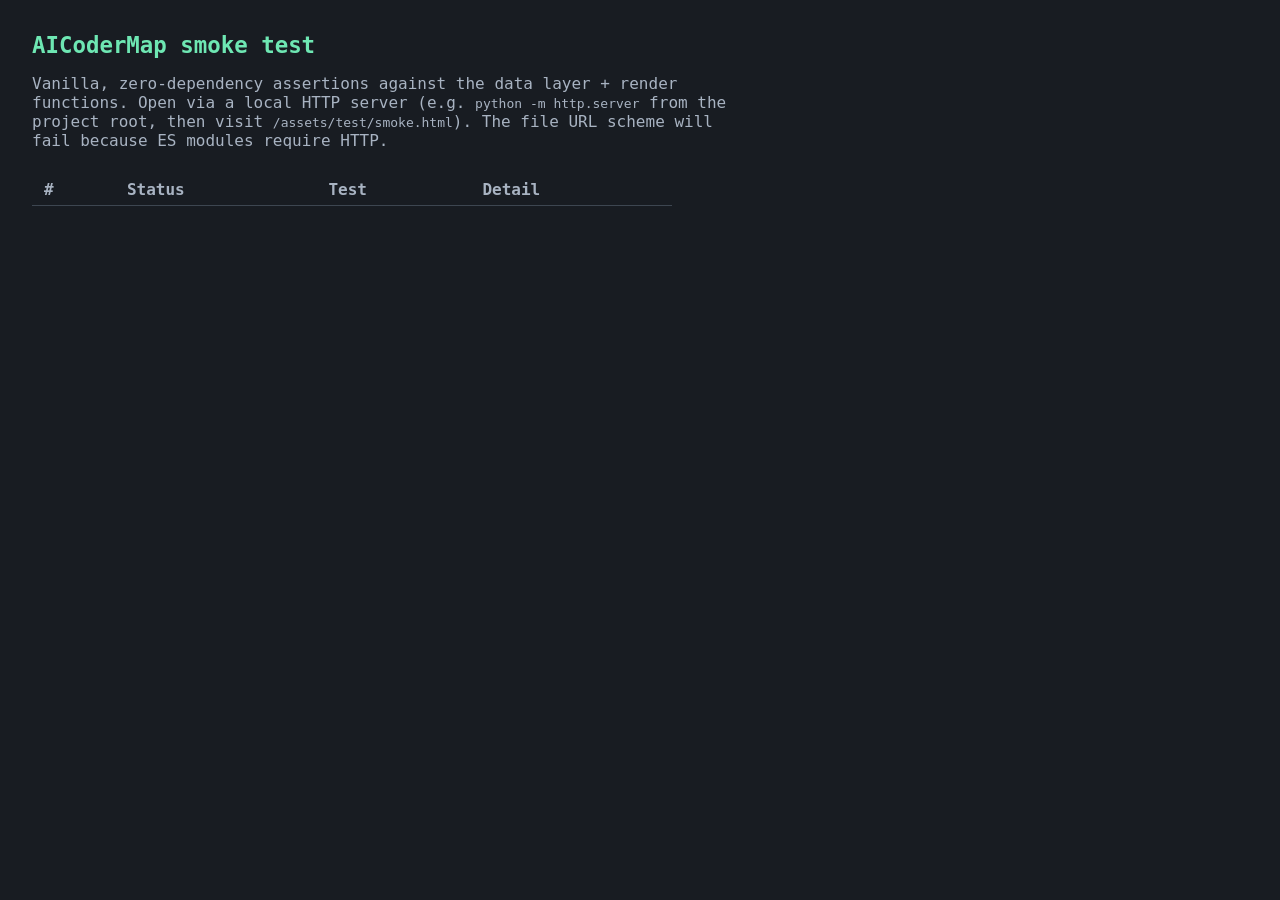
==== assets/test/smoke.html @ a6c63648 "refactor(scoring-ui): ordinal rank + significance-break dividers (drop opaque tiers) The first rank-" ====
<!DOCTYPE html>
<html lang="en">
<head>
  <meta charset="UTF-8">
  <meta name="viewport" content="width=device-width, initial-scale=1.0">
  <title>AICoderMap — Smoke Test</title>
  <style>
    body { font-family: ui-monospace, monospace; padding: 24px; background: #181c22; color: #f0f3f7; }
    h1 { color: #6ee7b3; margin: 0 0 16px; font-size: 1.4rem; }
    p.lede { color: #a8b3c2; max-width: 720px; }
    table { border-collapse: collapse; margin-top: 24px; min-width: 640px; }
    th, td { text-align: left; padding: 6px 12px; border-bottom: 1px solid #3d4651; }
    th { color: #a8b3c2; font-weight: 600; }
    .ok { color: #6ee7b3; }
    .fail { color: #f47b8b; }
    .pending { color: #a8b3c2; }
    pre.detail { color: #a8b3c2; margin: 0; white-space: pre-wrap; word-break: break-word; }
  </style>
</head>
<body>
  <h1>AICoderMap smoke test</h1>
  <p class="lede">Vanilla, zero-dependency assertions against the data layer + render functions. Open via a local HTTP server (e.g. <code>python -m http.server</code> from the project root, then visit <code>/assets/test/smoke.html</code>). The file URL scheme will fail because ES modules require HTTP.</p>
  <table>
    <thead><tr><th>#</th><th>Status</th><th>Test</th><th>Detail</th></tr></thead>
    <tbody id="results"></tbody>
  </table>
  <script type="module">
    import {
      State, BENCH_KEYS, DEFAULT_WEIGHTS, PRESETS, validateModels, validateWeights, isValidModel,
    } from '../js/core.js';
    import {
      compositeScore, coverageOf, disputedCount, contradictionFor, pricingView, fmtPriceRange, fmtContext,
      isLocalRunnable, scoreClass, fmtScore, loadData, compositeUncertainty, rankBands,
    } from '../js/data.js';
    import { gpuCompat } from '../js/gpu.js';
    import { modelSourcesSummary, buildSourcesMarkdown } from '../js/sources.js';
    import { readUrlState, buildShareUrl, applyUrlState } from '../js/url-state.js';

    const tbody = document.getElementById('results');
    let n = 0;

    function row(name, ok, detail) {
      n++;
      const tr = document.createElement('tr');
      const num = document.createElement('td'); num.textContent = String(n);
      const status = document.createElement('td');
      status.className = ok ? 'ok' : 'fail';
      status.textContent = ok ? '✓ PASS' : '✗ FAIL';
      const title = document.createElement('td'); title.textContent = name;
      const det = document.createElement('td');
      const pre = document.createElement('pre'); pre.className = 'detail';
      pre.textContent = String(detail ?? '');
      det.appendChild(pre);
      tr.append(num, status, title, det);
      tbody.appendChild(tr);
    }

    function assertEq(name, actual, expected) {
      const ok = JSON.stringify(actual) === JSON.stringify(expected);
      row(name, ok, ok ? '' : `expected ${JSON.stringify(expected)}, got ${JSON.stringify(actual)}`);
    }

    function assertTrue(name, cond, hint) {
      row(name, !!cond, cond ? '' : (hint || ''));
    }

    // 1. core: validateWeights happy path
    assertTrue('validateWeights accepts DEFAULT_WEIGHTS shape', validateWeights({
      ...DEFAULT_WEIGHTS, aaIdx: 0, bfcl: 0, aime26: 0, aaOmni: 0,
    }) !== null);

    // 2. core: validateWeights rejects out-of-range
    assertEq('validateWeights rejects negative', validateWeights(
      Object.fromEntries(BENCH_KEYS.map(k => [k, -1])),
    ), null);

    // 3. core: validateWeights rejects missing keys
    assertEq('validateWeights rejects partial', validateWeights({ swePro: 50 }), null);

    // 4. core: isValidModel
    assertTrue('isValidModel accepts well-formed', isValidModel({
      id: 'x', name: 'X', tier: 'frontier', bench: { swePro: 50 },
    }));
    assertEq('isValidModel rejects empty', isValidModel({}), false);

    // 5. core: validateModels filters out garbage
    assertEq('validateModels filters', validateModels([
      { id: 'a', name: 'A', tier: 'frontier', bench: {} },
      null,
      { id: '', name: 'X', tier: 'frontier', bench: {} },
    ]).length, 1);

    // 6. data: compositeScore weighted average (full coverage → no penalty)
    const m = { id: 'x', name: 'X', tier: 'frontier', bench: { swePro: 80, sweV: 60 } };
    const w = Object.fromEntries(BENCH_KEYS.map(k => [k, 0]));
    w.swePro = 22; w.sweV = 10;
    const cs = compositeScore(m, w);
    assertTrue('compositeScore is weighted avg when coverage=100%', Math.abs(cs - ((22 * 80 + 10 * 60) / 32)) < 0.001);

    // 6b. coverageOf: full coverage = 1.0
    assertTrue('coverageOf=1 when all weighted bench keys have scores', Math.abs(coverageOf(m, w) - 1) < 0.001);

    // 6c. compositeScore: sqrt(coverage) penalty for partial coverage
    const mPartial = { id: 'p', name: 'P', tier: 'frontier', bench: { swePro: 80 } };
    const csP = compositeScore(mPartial, w);
    const expectedP = 80 * Math.sqrt(22 / 32); // raw=80, coverage=22/32
    assertTrue('compositeScore × sqrt(coverage) penalises partial coverage', Math.abs(csP - expectedP) < 0.01);

    // 6d. coverageOf: partial coverage
    assertTrue('coverageOf=22/32 with only swePro covered', Math.abs(coverageOf(mPartial, w) - (22 / 32)) < 0.001);

    // 6e. compositeScore: no overlap → null
    const mNone = { id: 'n', name: 'N', tier: 'frontier', bench: { hle: 50 } };
    assertEq('compositeScore null when no active key has score', compositeScore(mNone, w), null);

    // 6f. confidence haircut: same-tier dispute on swePro
    const mSameTier = { id: 'sm', name: 'SM', tier: 'frontier', bench: { swePro: 80, sweV: 60 } };
    State.sources['sm.swePro'] = [
      { tier: 'I', trustScore: 0.9, source: 'a', value: 76 },
      { tier: 'I', trustScore: 0.9, source: 'b', value: 84 }, // intra-tier Δ=8
    ];
    const csSame = compositeScore(mSameTier, w);
    // expected: weightedSum = 22*80+10*60 = 2360, haircut = 22 * min((8-3)/2, 5) = 22*2.5=55
    // raw = (2360 - 55) / 32 = 72.03, coverage=1, score=72.03
    assertTrue('same-tier dispute applies confidence haircut', Math.abs(csSame - ((22*80 + 10*60 - 22*2.5) / 32)) < 0.01);
    assertEq('disputedCount sees the same-tier dispute', disputedCount(mSameTier, w), 1);

    // 6g. cross-tier-only dispute: no haircut (autoResolveWinner already conservative)
    const mCross = { id: 'cx', name: 'CX', tier: 'frontier', bench: { swePro: 80, sweV: 60 } };
    State.sources['cx.swePro'] = [
      { tier: 'I', trustScore: 1.0, source: 'a', value: 80 },
      { tier: 'S', trustScore: 0.5, source: 'b', value: 86 }, // total Δ=6 but cross-tier only
    ];
    const csCross = compositeScore(mCross, w);
    assertTrue('cross-tier-only dispute applies NO haircut', Math.abs(csCross - ((22*80 + 10*60) / 32)) < 0.01);
    assertEq('disputedCount excludes cross-tier-only', disputedCount(mCross, w), 0);

    // 6h. compositeUncertainty: sparse coverage widens the uncertainty band
    const mFull = { id: 'uf', name: 'UF', tier: 'frontier', bench: { swePro: 70, sweV: 70 } };
    const mSparse = { id: 'us', name: 'US', tier: 'frontier', bench: { swePro: 70 } };
    const uFull = compositeUncertainty(mFull, w, [mFull], 'balanced');
    const uSparse = compositeUncertainty(mSparse, w, [mSparse], 'balanced');
    assertTrue('compositeUncertainty: sparse coverage widens the band', uSparse.sigma > uFull.sigma);
    assertTrue('compositeUncertainty: score parity with compositeScore basis', uFull.score != null);

    // 6i. compositeUncertainty excludes quarantined cells (matches composite path)
    const mQ = { id: 'uq', name: 'UQ', tier: 'frontier', bench: { swePro: 95, sweV: 60 }, benchQuarantine: { swePro: true } };
    const uQ = compositeUncertainty(mQ, w, [mQ], 'balanced');
    assertTrue('compositeUncertainty drops quarantined high cell (score reflects sweV only)', uQ.score < 70);

    // 6j. rankBands: clearly-separated models get distinct monotonic tiers
    const rb = rankBands([
      { id: 'hi', name: 'HI', tier: 'frontier', bench: { swePro: 90, sweV: 90 } },
      { id: 'lo', name: 'LO', tier: 'frontier', bench: { swePro: 20, sweV: 20 } },
    ], w, 'balanced');
    assertEq('rankBands: top model is ordinal rank 1', rb[0].rank, 1);
    assertEq('rankBands: second model is ordinal rank 2', rb[1].rank, 2);
    assertTrue('rankBands: clearly-separated models land in different clusters', rb[1].cluster > rb[0].cluster);

    // 7. data: scoreClass thresholds
    assertEq('scoreClass(85) → high', scoreClass(85), 'score-high');
    assertEq('scoreClass(60) → mid', scoreClass(60), 'score-mid');
    assertEq('scoreClass(30) → low', scoreClass(30), 'score-low');
    assertEq('scoreClass(null) → na', scoreClass(null), 'score-na');

    // 8. data: fmtScore (note: 50.55 has a float-storage quirk where toFixed(1)
    // returns "50.5" because 50.55 ≈ 50.5499999... — use values that round
    // unambiguously to keep the test from depending on IEEE 754 edges)
    assertEq('fmtScore(72.36) → "72.4"', fmtScore(72.36), '72.4');
    assertEq('fmtScore(50.5) → "50.5"', fmtScore(50.5), '50.5');
    assertEq('fmtScore(null) → "—"', fmtScore(null), '—');

    // 9. data: fmtContext
    assertEq('fmtContext(2_000_000) → "2M"', fmtContext(2_000_000), '2M');
    assertEq('fmtContext(128_000) → "128K"', fmtContext(128_000), '128K');
    assertEq('fmtContext(900) → "900"', fmtContext(900), '900');

    // 10. data: pricingView canonical schema (array of provider entries)
    const pv = pricingView({ pricing: { api: [
      { provider: 'official', in: 1, out: 2, cacheHit: 0.5 },
      { provider: 'openrouter', in: 0.8, out: 2.4, cacheHit: null },
    ] } });
    assertEq('pricingView reads provider array', pv.providers.length, 2);
    assertTrue('pricingView range.in min/max', JSON.stringify(pv.range.in) === '[0.8,1]');

    // 11. data: contradictionFor needs ≥2 sources
    State.sources = { 'm.k': [{ value: 50 }] };
    assertEq('contradiction needs ≥2 sources', contradictionFor('m', 'k'), null);
    State.sources = { 'm.k': [{ value: 50, tier: 'I', source: 'a' }, { value: 56, tier: 'I', source: 'b' }] };
    const c = contradictionFor('m', 'k');
    assertTrue('contradiction Δ=6 → danger', c && c.severity === 'danger');

    // 12. data: isLocalRunnable
    assertTrue('Ollama-local tier is local', isLocalRunnable({ tier: 'ollama-local' }));
    assertTrue('vramRequirement makes local', isLocalRunnable({ tier: 'frontier', vramRequirement: 8 }));
    assertEq('frontier without vram is not local', isLocalRunnable({ tier: 'frontier' }), false);

    // 13. gpu: cloud/unknown/fits/too-large branches
    State.i18n = { ui: { compat: { cloud: 'cloud', fits: 'fits', offload: 'offload', tooLarge: 'too-large' } } };
    State.i18nFallback = State.i18n;
    assertEq('gpuCompat cloud-only model', gpuCompat({ tier: 'frontier' }, 24).kind, 'cloud');
    assertEq('gpuCompat unknown without vram', gpuCompat({ tier: 'frontier', vramRequirement: 16 }, null).kind, 'unknown');
    assertEq('gpuCompat fits when needed < vram-1', gpuCompat({ tier: 'open-flagship', vramRequirement: 8 }, 24).kind, 'fits');
    assertEq('gpuCompat too-large at 200GB on 8GB', gpuCompat({ tier: 'open-flagship', vramRequirement: 200 }, 8).kind, 'too-large');

    // 13b. sources: summary aggregates + dedupes by URL
    State.sources['ms.swePro'] = [
      { tier: 'I', trustScore: 1.0, source: 'leaderboard-x', url: 'https://x.example/lb', value: 80 },
      { tier: 'I', trustScore: 1.0, source: 'leaderboard-x', url: 'https://x.example/lb', value: 80 },
      { tier: 'S', trustScore: 0.6, source: 'vendor-y', url: 'https://y.example', value: 85 },
    ];
    State.sources['ms.sweV'] = [
      { tier: 'C', trustScore: 0.4, source: 'aggregator-z', url: 'https://z.example', value: 70 },
    ];
    const ms = { id: 'ms', name: 'MS', tier: 'frontier', bench: { swePro: 80, sweV: 70 } };
    const summary = modelSourcesSummary(ms);
    assertEq('modelSourcesSummary unique count (dedupe by URL)', summary.totalUnique, 3);
    assertEq('modelSourcesSummary datapoints count', summary.totalDatapoints, 4);
    assertEq('modelSourcesSummary I-tier dedup', summary.byTier.I.length, 1);
    assertEq('modelSourcesSummary I-tier x2 datapoints', summary.byTier.I[0].count, 2);

    // 13c. sources: markdown export contains expected sections
    State.i18n = { benchmarks: { swePro: { name: 'SWE-bench Pro' }, sweV: { name: 'SWE-bench Verified' } } };
    State.i18nFallback = State.i18n;
    const md = buildSourcesMarkdown(ms);
    assertTrue('markdown includes model name', md.includes('MS'));
    assertTrue('markdown includes I-tier row', md.includes('**I-tier**'));
    assertTrue('markdown includes S-tier row', md.includes('**S-tier**'));
    assertTrue('markdown includes URL angle-brackets', md.includes('<https://y.example>'));
    assertTrue('markdown includes per-bench section', md.includes('### SWE-bench Pro'));

    // 13c. coverage formula matches preset semantics — exhaustive
    // (model.bench × preset.weights → covered/active rule)
    const fakeModel = { id: 'test', bench: {
      swePro: 60, sweV: 80, lcb: 90,     // present
      tb2: null, tbHard: null,            // absent
      gpqa: 50, sweMulti: 70, hle: 40,    // present (low-weight in default)
    } };
    // Default (balanced) — DEFAULT_WEIGHTS:
    //   swePro:20 sweV:10 lcb:13 → 43 covered (present);
    //   gpqa:2 sweMulti:2 hle:1 → 5 covered (present, low weight).
    //   Active = 100 (every preset sums to 100), covered = 43 + 5 = 48.
    const covBalanced = coverageOf(fakeModel, DEFAULT_WEIGHTS);
    assertEq('coverage(balanced)=48/100=0.48', Math.round(covBalanced * 100), 48);
    // benchmark-only preset:
    //   swePro:18 sweV:15 lcb:13 → 46 covered;
    //   gpqa:7 sweMulti:8 hle:5 → 20 covered. Total covered = 66.
    const covBO = coverageOf(fakeModel, PRESETS['benchmark-only']);
    assertEq('coverage(benchmark-only)=66%', Math.round(covBO * 100), 66);
    // All-zero weights → null
    const allZero = Object.fromEntries(BENCH_KEYS.map(k => [k, 0]));
    assertEq('coverage(all-zero)=null', coverageOf(fakeModel, allZero), null);
    // Coverage of fully-empty model → 0 in any preset (active>0, covered=0)
    const empty = { id: 't2', bench: {} };
    assertEq('coverage(empty model, default)=0', coverageOf(empty, DEFAULT_WEIGHTS), 0);
    // SSOT: every PRESETS key is in BENCH_KEYS
    const benchSet0 = new Set(BENCH_KEYS);
    for (const [pname, pweights] of Object.entries(PRESETS)) {
      const rogue = Object.keys(pweights).filter(k => !benchSet0.has(k));
      assertTrue(`PRESET '${pname}' uses only BENCH_KEYS`, rogue.length === 0,
        rogue.length ? rogue.join(',') : '');
    }
    // SSOT: every PRESET sums to 100 (presets must be normalised)
    for (const [pname, pweights] of Object.entries(PRESETS)) {
      const sum = Object.values(pweights).reduce((a, b) => a + b, 0);
      assertEq(`PRESET '${pname}' weights sum to 100`, sum, 100);
    }

    // 14. integration: live data load (requires HTTP)
    try {
      await loadData();
      assertTrue('loadData populated State.models', State.models.length > 0, `models=${State.models.length}`);

      // 14b. SSOT coherence — every bench cell key in live data must be in
      // BENCH_KEYS, every BENCH_KEY must have an i18n label, every model id
      // referenced in sources.json must exist in models.json.
      const benchSet = new Set(BENCH_KEYS);
      const dataKeys = new Set();
      for (const m of State.models) {
        for (const k of Object.keys(m.bench || {})) dataKeys.add(k);
      }
      const rogue = [...dataKeys].filter(k => !benchSet.has(k));
      assertTrue('every data bench key is in BENCH_KEYS', rogue.length === 0,
        rogue.length ? `rogue: ${rogue.join(',')}` : '');

      const ids = new Set(State.models.map(m => m.id));
      let unknownSrcModels = 0;
      for (const k of Object.keys(State.sources)) {
        const mid = k.split('.')[0];
        if (!ids.has(mid)) unknownSrcModels++;
      }
      assertTrue('every sources.json key references a known model id',
        unknownSrcModels === 0, `unknown=${unknownSrcModels}`);

      // 14c. N/A retired — no model carries notApplicableBenchKeys/notApplicable.
      // Every (model, bench) cell is FILLED or GAP; absent cells are gaps.
      const naModels = State.models.filter(m =>
        (Array.isArray(m.notApplicableBenchKeys) && m.notApplicableBenchKeys.length) ||
        (Array.isArray(m.notApplicable) && m.notApplicable.length));
      assertTrue('N/A retired (no notApplicableBenchKeys)', naModels.length === 0,
        naModels.length ? naModels.slice(0, 5).map(m => m.id).join(',') : '');

      // 14e. SSOT — featuredPresets ⊆ existing GPU entries.
      try {
        const gpu = await fetch('../../data/gpu-database.json').then(r => r.json());
        const featured = Array.isArray(gpu.featuredPresets) ? gpu.featuredPresets : [];
        const dangling = featured.filter(p => {
          if (!p || typeof p.id !== 'string') return true;
          const dot = p.id.indexOf('.');
          if (dot < 0) return true;
          const g = p.id.slice(0, dot);
          const m = p.id.slice(dot + 1);
          return !(gpu[g] && gpu[g][m]);
        });
        assertTrue('every featuredPreset.id resolves to a vendor.entry',
          dangling.length === 0,
          dangling.length ? dangling.map(p => p.id || '<empty>').join(',') : '');
      } catch (e) {
        row('featuredPresets check failed (HTTP server required)', false, e.message);
      }

      // 14d. SSOT — pricing.api is array of provider entries (post-2026-04 schema).
      let badPricing = [];
      for (const m of State.models) {
        const api = m.pricing && m.pricing.api;
        if (api == null) continue;
        if (!Array.isArray(api)) badPricing.push(m.id);
      }
      assertTrue('every pricing.api is an array (multi-provider schema)',
        badPricing.length === 0, badPricing.length ? badPricing.slice(0, 5).join(',') : '');
    } catch (e) {
      row('loadData failed (HTTP server required)', false, e.message);
    }

    // 16. url-state — buildShareUrl reflects live State, including custom weights.
    State.weights = { ...DEFAULT_WEIGHTS };
    State.lang = 'en';
    State.filters = { search: '', deployment: 'all', tier: 'all', provider: 'all', openOnly: false };
    State.sort = { col: 'composite', dir: 'desc' };
    State.vram = null;
    State.selectedGpu = 'auto';
    let url1;
    try { url1 = buildShareUrl(); } catch (_) { url1 = ''; }
    assertTrue('buildShareUrl emits a valid URL with preset=balanced', /preset=balanced/.test(url1), url1);
    assertTrue('buildShareUrl omits filters at default values', !/&deployment=/.test(url1) && !/&tier=/.test(url1), url1);

    // 16b. Custom weights serialize as compact key:value pairs.
    State.weights = Object.fromEntries(BENCH_KEYS.map(k => [k, 0]));
    State.weights.swePro = 50;
    State.weights.sweV = 50;
    const url2 = buildShareUrl();
    assertTrue('custom weights produce w=swePro:50,sweV:50', /w=swePro%3A50%2CsweV%3A50/.test(url2) || /w=swePro:50,sweV:50/.test(decodeURIComponent(url2)), url2);

    // 16c. Filter encoding — open-only + tier + vram round-trips.
    State.weights = { ...DEFAULT_WEIGHTS };
    State.filters.openOnly = true;
    State.filters.tier = 'open-flagship';
    State.vram = 16;
    const url3 = buildShareUrl();
    assertTrue('open-only encodes as open=1', /open=1/.test(url3), url3);
    assertTrue('tier encodes as tier=open-flagship', /tier=open-flagship/.test(url3), url3);
    assertTrue('vram encodes as vram=16', /vram=16/.test(url3), url3);

    // Cleanup so subsequent tests start from a known state.
    State.filters = { search: '', deployment: 'all', tier: 'all', provider: 'all', openOnly: false };
    State.vram = null;

    // 17. i18n TR/EN parity — every key in TR exists in EN and vice versa.
    try {
      const [tr, en] = await Promise.all([
        fetch('../../i18n/tr.json').then(r => r.json()),
        fetch('../../i18n/en.json').then(r => r.json()),
      ]);
      function flat(d, p = '') {
        const out = [];
        for (const k of Object.keys(d)) {
          const kk = p ? `${p}.${k}` : k;
          if (d[k] && typeof d[k] === 'object' && !Array.isArray(d[k])) out.push(...flat(d[k], kk));
          else out.push(kk);
        }
        return out;
      }
      const trKeys = new Set(flat(tr));
      const enKeys = new Set(flat(en));
      const trOnly = [...trKeys].filter(k => !enKeys.has(k));
      const enOnly = [...enKeys].filter(k => !trKeys.has(k));
      assertTrue(`i18n parity: TR=${trKeys.size} EN=${enKeys.size}`, trOnly.length === 0 && enOnly.length === 0,
        trOnly.length ? `TR-only: ${trOnly.slice(0, 5).join(',')}` :
        enOnly.length ? `EN-only: ${enOnly.slice(0, 5).join(',')}` : '');
    } catch (e) {
      row('i18n parity check failed (HTTP server required)', false, e.message);
    }

    // Summary header
    const passes = tbody.querySelectorAll('.ok').length;
    const fails = tbody.querySelectorAll('.fail').length;
    const summary = document.createElement('p');
    summary.style.marginTop = '24px';
    summary.style.fontWeight = '700';
    summary.textContent = `${passes} pass · ${fails} fail`;
    summary.style.color = fails === 0 ? '#6ee7b3' : '#f47b8b';
    document.body.appendChild(summary);
  </script>
</body>
</html>
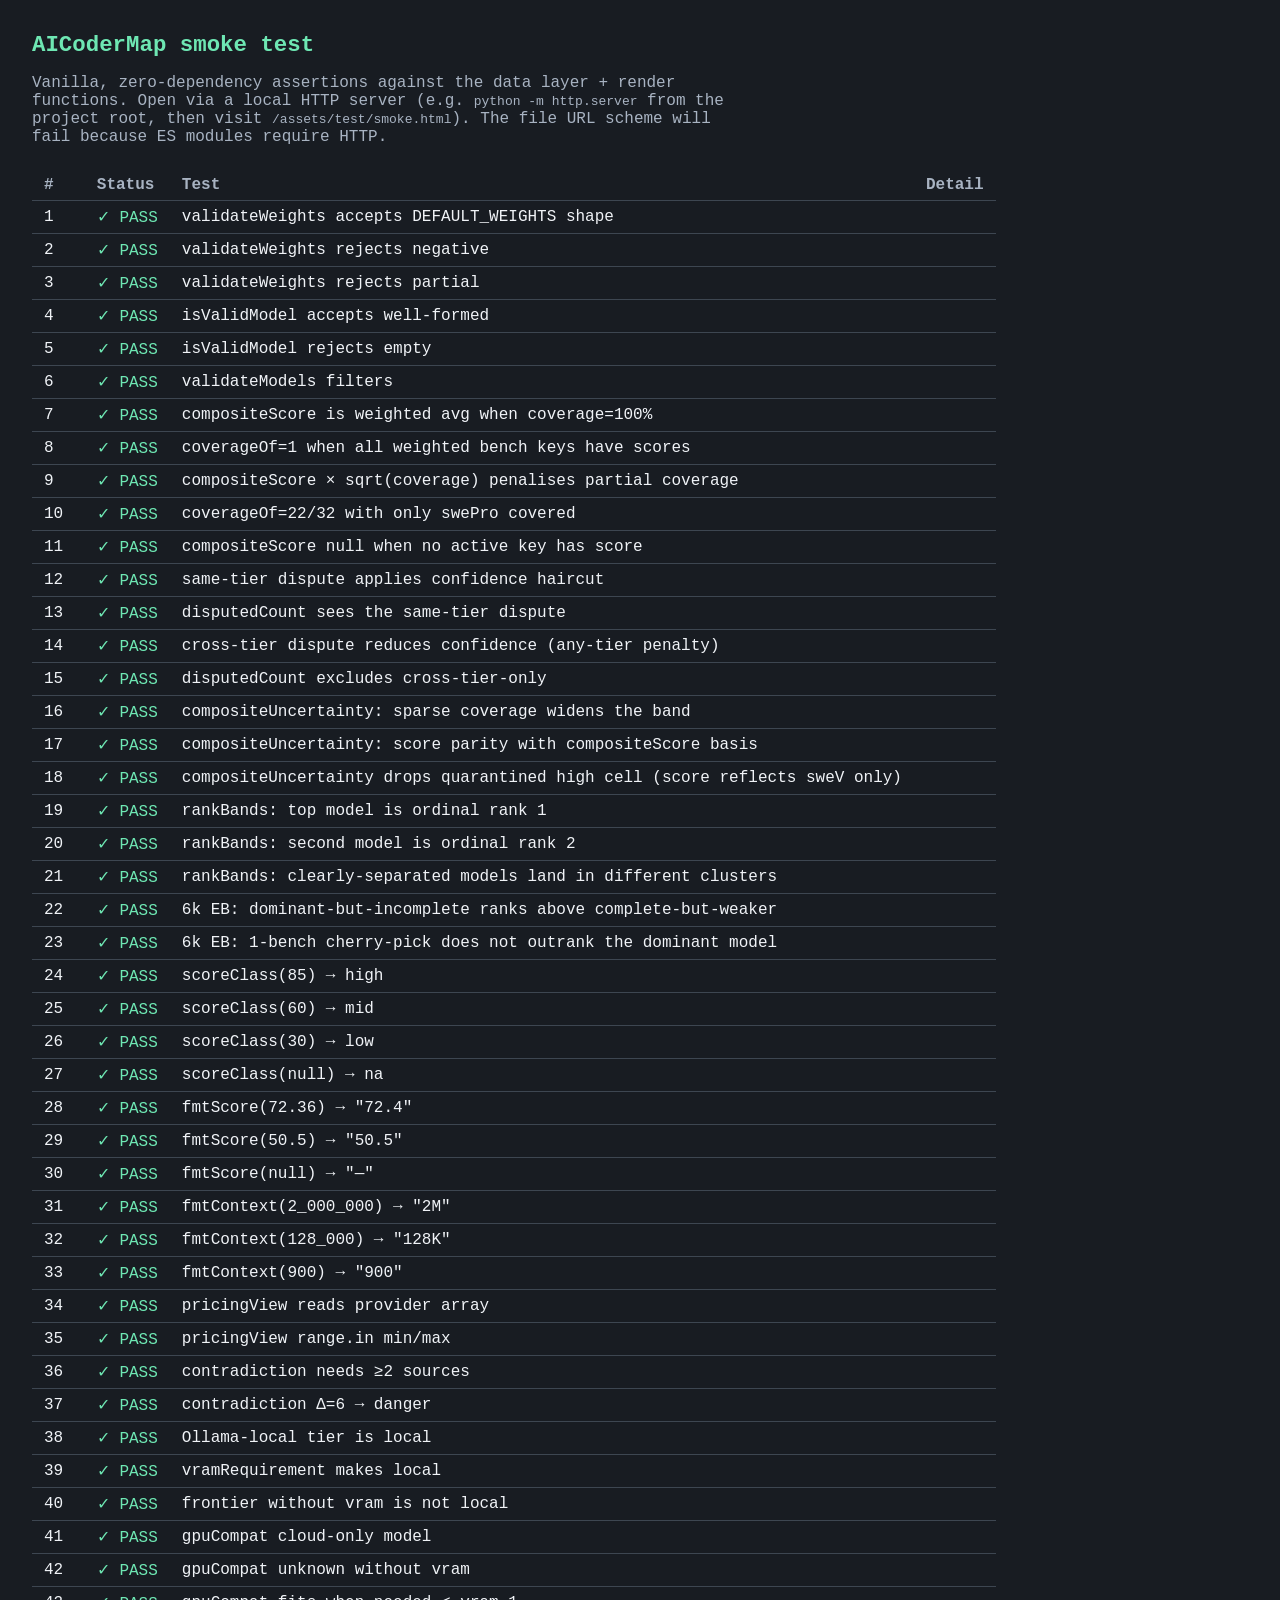
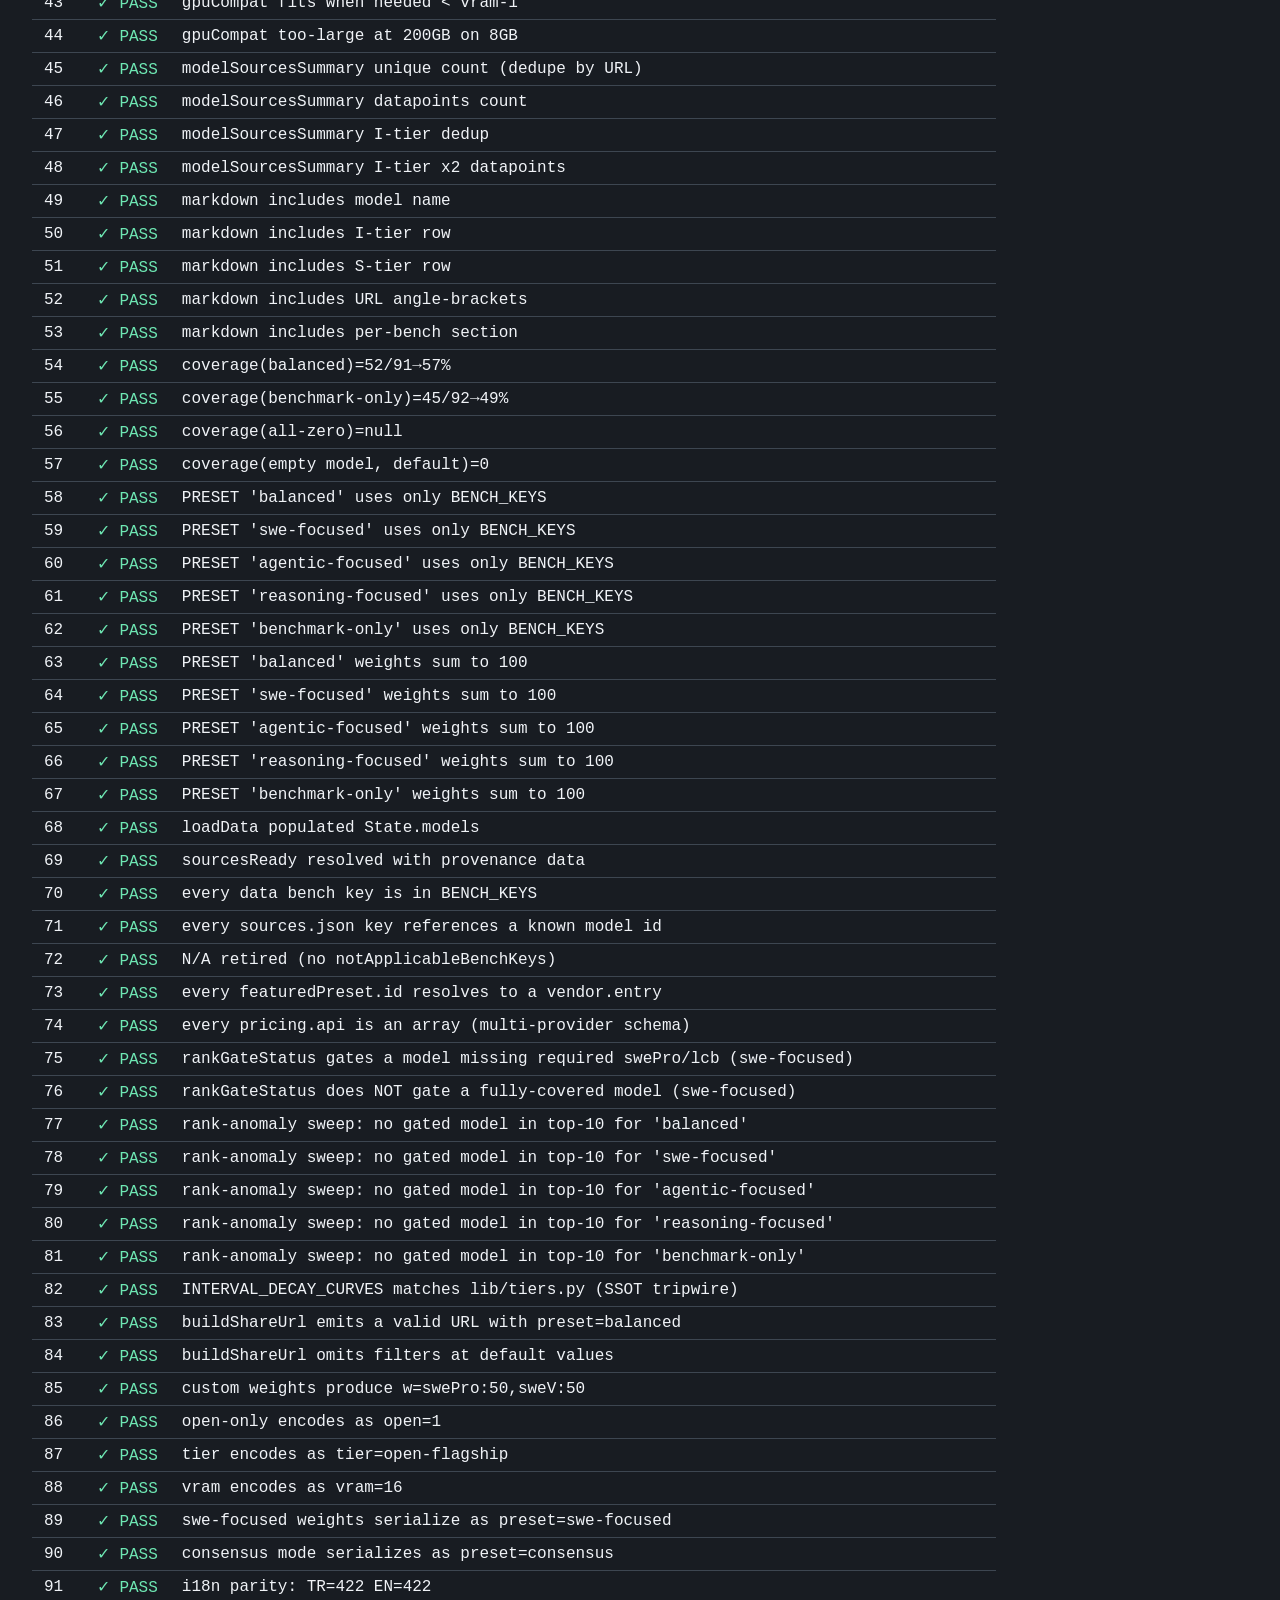
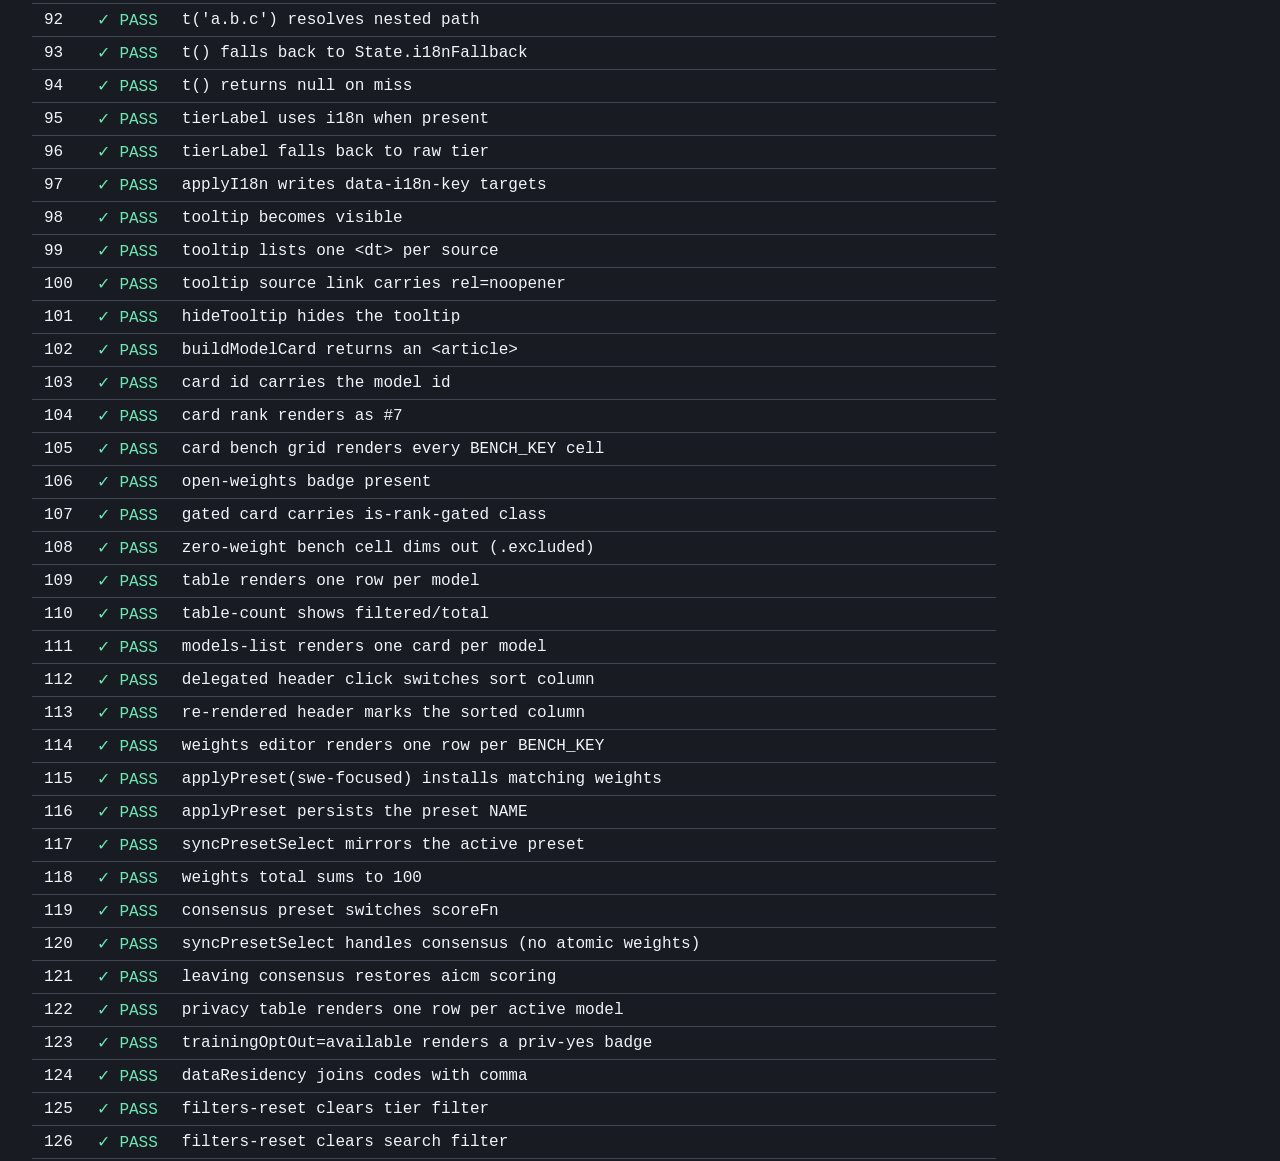
==== commit 12541942: "fix(ui): repair preset deep-links + consensus persistence; split data layer; lazy-load sources User-" ====
--- a/assets/test/smoke.html
+++ b/assets/test/smoke.html
@@ -24,17 +24,45 @@
     <thead><tr><th>#</th><th>Status</th><th>Test</th><th>Detail</th></tr></thead>
     <tbody id="results"></tbody>
   </table>
+  <script>
+    // Headless-runner support: trap module-load/runtime errors BEFORE the
+    // module executes (a failed import otherwise dies silently with an empty
+    // results table), and expose them in the DOM for --dump-dom consumers.
+    window.addEventListener('error', (e) => {
+      const tb = document.getElementById('results');
+      if (!tb) return;
+      const tr = document.createElement('tr');
+      const td = document.createElement('td');
+      td.colSpan = 4;
+      td.className = 'fail';
+      td.textContent = `UNCAUGHT: ${e.message} @ ${e.filename || '?'}:${e.lineno || '?'}`;
+      tr.appendChild(td);
+      tb.appendChild(tr);
+      document.title = 'SMOKE ERROR';
+    });
+  </script>
   <script type="module">
     import {
-      State, BENCH_KEYS, DEFAULT_WEIGHTS, PRESETS, validateModels, validateWeights, isValidModel,
+      State, BENCH_KEYS, DEFAULT_WEIGHTS, PRESETS, STORAGE, getPresets,
+      validateModels, validateWeights, isValidModel,
     } from '../js/core.js';
+    import { disputedCount, contradictionFor, loadData, INTERVAL_DECAY_CURVES } from '../js/data.js';
     import {
-      compositeScore, coverageOf, disputedCount, contradictionFor, pricingView, fmtPriceRange, fmtContext,
-      isLocalRunnable, scoreClass, fmtScore, loadData, compositeUncertainty, rankBands,
-    } from '../js/data.js';
-    import { gpuCompat } from '../js/gpu.js';
+      compositeScore, coverageOf, compositeUncertainty, rankBands, rankGateStatus,
+    } from '../js/scoring.js';
+    import { pricingView, fmtPriceRange, fmtContext, scoreClass, fmtScore } from '../js/format.js';
+    import { gpuCompat, isLocalRunnable } from '../js/gpu.js';
     import { modelSourcesSummary, buildSourcesMarkdown } from '../js/sources.js';
     import { readUrlState, buildShareUrl, applyUrlState } from '../js/url-state.js';
+    import { t, tierLabel, applyI18n } from '../js/i18n.js';
+    import { showContradictionTooltip, hideTooltip } from '../js/overlay.js';
+    import { buildModelCard, buildBenchCell } from '../js/render-card.js';
+    import { renderAll } from '../js/render-table.js';
+    import { renderPrivacyTable } from '../js/render-privacy.js';
+    import {
+      renderWeightsEditor, applyPreset, detectMatchingPreset, syncPresetSelect, updateWeightsTotal,
+    } from '../js/render-controls.js';
+    import { wireEvents } from '../js/events.js';
 
     const tbody = document.getElementById('results');
     let n = 0;
@@ -64,9 +92,11 @@
       row(name, !!cond, cond ? '' : (hint || ''));
     }
 
-    // 1. core: validateWeights happy path
+    // 1. core: validateWeights happy path — contract expects the FULL
+    // BENCH_KEYS shape (missing keys are invalid; url-state's parseWeights
+    // zero-fills the same way before calling this).
     assertTrue('validateWeights accepts DEFAULT_WEIGHTS shape', validateWeights({
-      ...DEFAULT_WEIGHTS, aaIdx: 0, bfcl: 0, aime26: 0, aaOmni: 0,
+      ...Object.fromEntries(BENCH_KEYS.map(k => [k, 0])), ...DEFAULT_WEIGHTS,
     }) !== null);
 
     // 2. core: validateWeights rejects out-of-range
@@ -113,26 +143,34 @@
     const mNone = { id: 'n', name: 'N', tier: 'frontier', bench: { hle: 50 } };
     assertEq('compositeScore null when no active key has score', compositeScore(mNone, w), null);
 
-    // 6f. confidence haircut: same-tier dispute on swePro
+    // 6f. confidence haircut (FAZ 8.A.3c per-cell confidence weighting):
+    // a contested cell contributes at reduced confidence, so the composite
+    // lands below the dispute-free baseline. Relational assert — the exact
+    // factor is schema-driven (verif depth × trust × contradiction penalty).
+    const mCleanBase = { id: 'cl', name: 'CL', tier: 'frontier', bench: { swePro: 80, sweV: 60 } };
+    const csClean = compositeScore(mCleanBase, w);
     const mSameTier = { id: 'sm', name: 'SM', tier: 'frontier', bench: { swePro: 80, sweV: 60 } };
     State.sources['sm.swePro'] = [
       { tier: 'I', trustScore: 0.9, source: 'a', value: 76 },
-      { tier: 'I', trustScore: 0.9, source: 'b', value: 84 }, // intra-tier Δ=8
+      { tier: 'I', trustScore: 0.9, source: 'b', value: 84 }, // intra-tier Δ=8 ≥ BLOCK
     ];
     const csSame = compositeScore(mSameTier, w);
-    // expected: weightedSum = 22*80+10*60 = 2360, haircut = 22 * min((8-3)/2, 5) = 22*2.5=55
-    // raw = (2360 - 55) / 32 = 72.03, coverage=1, score=72.03
-    assertTrue('same-tier dispute applies confidence haircut', Math.abs(csSame - ((22*80 + 10*60 - 22*2.5) / 32)) < 0.01);
+    assertTrue('same-tier dispute applies confidence haircut', csSame < csClean - 0.01,
+      `clean=${csClean} disputed=${csSame}`);
     assertEq('disputedCount sees the same-tier dispute', disputedCount(mSameTier, w), 1);
 
-    // 6g. cross-tier-only dispute: no haircut (autoResolveWinner already conservative)
+    // 6g. cross-tier dispute: since FAZ 8.A.3c the contradiction penalty in
+    // cellConfidence applies on ANY-tier Δ (autoResolveWinner already settled
+    // the value, but residual disagreement still widens uncertainty) — yet it
+    // does NOT count toward the same-tier "disputed" badge.
     const mCross = { id: 'cx', name: 'CX', tier: 'frontier', bench: { swePro: 80, sweV: 60 } };
     State.sources['cx.swePro'] = [
       { tier: 'I', trustScore: 1.0, source: 'a', value: 80 },
-      { tier: 'S', trustScore: 0.5, source: 'b', value: 86 }, // total Δ=6 but cross-tier only
+      { tier: 'S', trustScore: 0.5, source: 'b', value: 86 }, // total Δ=6, cross-tier only
     ];
     const csCross = compositeScore(mCross, w);
-    assertTrue('cross-tier-only dispute applies NO haircut', Math.abs(csCross - ((22*80 + 10*60) / 32)) < 0.01);
+    assertTrue('cross-tier dispute reduces confidence (any-tier penalty)', csCross < csClean - 0.01,
+      `clean=${csClean} crossDisputed=${csCross}`);
     assertEq('disputedCount excludes cross-tier-only', disputedCount(mCross, w), 0);
 
     // 6h. compositeUncertainty: sparse coverage widens the uncertainty band
@@ -156,6 +194,28 @@
     assertEq('rankBands: top model is ordinal rank 1', rb[0].rank, 1);
     assertEq('rankBands: second model is ordinal rank 2', rb[1].rank, 2);
     assertTrue('rankBands: clearly-separated models land in different clusters', rb[1].cluster > rb[0].cluster);
+
+    // 6k. EB shrinkage (2026-06-06): a model dominating the benches it HAS ranks
+    // above a fully-covered but weaker model (the √coverage penalty no longer
+    // buries strong-but-incomplete profiles), while a 1-bench cherry-pick is
+    // shrunk toward the global baseline + low-confidence-penalised so it cannot
+    // outrank the genuinely-dominant model. Needs State.models for the prior.
+    const ebW = { swePro: 22, sweV: 10, lcb: 10 };
+    const ebPool = [
+      { id: 'domA', tier: 'frontier', bench: { swePro: 92, sweV: 90 } },           // dominant, missing lcb
+      { id: 'fullB', tier: 'frontier', bench: { swePro: 70, sweV: 70, lcb: 70 } }, // complete but weaker
+      { id: 'cherry', tier: 'frontier', bench: { swePro: 95 } },                   // 1-bench cherry-pick
+      { id: 'p1', tier: 'frontier', bench: { swePro: 55, sweV: 55, lcb: 55 } },
+      { id: 'p2', tier: 'frontier', bench: { swePro: 60, sweV: 60, lcb: 60 } },
+      { id: 'p3', tier: 'frontier', bench: { swePro: 50, sweV: 50, lcb: 50 } },
+    ];
+    const _savedModels = State.models;
+    State.models = ebPool;
+    const ebRb = rankBands(ebPool, ebW, 'balanced');
+    State.models = _savedModels;
+    const ebRank = Object.fromEntries(ebRb.map((r, i) => [r.id, i + 1]));
+    assertTrue('6k EB: dominant-but-incomplete ranks above complete-but-weaker', ebRank['domA'] < ebRank['fullB']);
+    assertTrue('6k EB: 1-bench cherry-pick does not outrank the dominant model', ebRank['cherry'] > ebRank['domA']);
 
     // 7. data: scoreClass thresholds
     assertEq('scoreClass(85) → high', scoreClass(85), 'score-high');
@@ -213,11 +273,11 @@
       { tier: 'C', trustScore: 0.4, source: 'aggregator-z', url: 'https://z.example', value: 70 },
     ];
     const ms = { id: 'ms', name: 'MS', tier: 'frontier', bench: { swePro: 80, sweV: 70 } };
-    const summary = modelSourcesSummary(ms);
-    assertEq('modelSourcesSummary unique count (dedupe by URL)', summary.totalUnique, 3);
-    assertEq('modelSourcesSummary datapoints count', summary.totalDatapoints, 4);
-    assertEq('modelSourcesSummary I-tier dedup', summary.byTier.I.length, 1);
-    assertEq('modelSourcesSummary I-tier x2 datapoints', summary.byTier.I[0].count, 2);
+    const srcSummary = modelSourcesSummary(ms);
+    assertEq('modelSourcesSummary unique count (dedupe by URL)', srcSummary.totalUnique, 3);
+    assertEq('modelSourcesSummary datapoints count', srcSummary.totalDatapoints, 4);
+    assertEq('modelSourcesSummary I-tier dedup', srcSummary.byTier.I.length, 1);
+    assertEq('modelSourcesSummary I-tier x2 datapoints', srcSummary.byTier.I[0].count, 2);
 
     // 13c. sources: markdown export contains expected sections
     State.i18n = { benchmarks: { swePro: { name: 'SWE-bench Pro' }, sweV: { name: 'SWE-bench Verified' } } };
@@ -236,17 +296,18 @@
       tb2: null, tbHard: null,            // absent
       gpqa: 50, sweMulti: 70, hle: 40,    // present (low-weight in default)
     } };
-    // Default (balanced) — DEFAULT_WEIGHTS:
-    //   swePro:20 sweV:10 lcb:13 → 43 covered (present);
-    //   gpqa:2 sweMulti:2 hle:1 → 5 covered (present, low weight).
-    //   Active = 100 (every preset sums to 100), covered = 43 + 5 = 48.
+    // Default (balanced) — 2026-05-28 retuned DEFAULT_WEIGHTS, atomic-only:
+    //   present: swePro:18 + sweV:5 + lcb:10 + gpqa:4 + sweMulti:5 + hle:10 = 52.
+    //   active = 100 − vendor composites (aaIdx:3 + aaCoding:3 + aaAgentic:3) = 91.
+    //   coverage = 52/91 ≈ 0.571 → 57.
     const covBalanced = coverageOf(fakeModel, DEFAULT_WEIGHTS);
-    assertEq('coverage(balanced)=48/100=0.48', Math.round(covBalanced * 100), 48);
-    // benchmark-only preset:
-    //   swePro:18 sweV:15 lcb:13 → 46 covered;
-    //   gpqa:7 sweMulti:8 hle:5 → 20 covered. Total covered = 66.
+    assertEq('coverage(balanced)=52/91→57%', Math.round(covBalanced * 100), 57);
+    // benchmark-only preset (2026-05-28 weights, atomic-only):
+    //   present: swePro:12 + sweV:6 + lcb:8 + gpqa:6 + sweMulti:4 + hle:9 = 45.
+    //   active = 100 − vendor composites (aaIdx:4 + aaCoding:2 + aaAgentic:2) = 92.
+    //   coverage = 45/92 ≈ 0.489 → 49.
     const covBO = coverageOf(fakeModel, PRESETS['benchmark-only']);
-    assertEq('coverage(benchmark-only)=66%', Math.round(covBO * 100), 66);
+    assertEq('coverage(benchmark-only)=45/92→49%', Math.round(covBO * 100), 49);
     // All-zero weights → null
     const allZero = Object.fromEntries(BENCH_KEYS.map(k => [k, 0]));
     assertEq('coverage(all-zero)=null', coverageOf(fakeModel, allZero), null);
@@ -269,7 +330,11 @@
     // 14. integration: live data load (requires HTTP)
     try {
       await loadData();
+      // sources.json loads in the background since the 2026-06-10 lazy-load —
+      // await it so provenance/confidence-dependent assertions see full data.
+      await State.sourcesReady;
       assertTrue('loadData populated State.models', State.models.length > 0, `models=${State.models.length}`);
+      assertTrue('sourcesReady resolved with provenance data', Object.keys(State.sources).length > 0, 'State.sources empty');
 
       // 14b. SSOT coherence — every bench cell key in live data must be in
       // BENCH_KEYS, every BENCH_KEY must have an i18n label, every model id
@@ -328,6 +393,54 @@
       }
       assertTrue('every pricing.api is an array (multi-provider schema)',
         badPricing.length === 0, badPricing.length ? badPricing.slice(0, 5).join(',') : '');
+
+      // 14f. rankGateStatus (schema loaded → requiredBenches populated). A model
+      // missing a required bench for the preset is gated; a fully-covered one is
+      // not. Exercises the SSOT requiredBenches path that drives the demotion.
+      const gMissing = { id: '__t_gate', tier: 'frontier', bench: { tb2: 80, cfElo: 1500 } }; // swePro & lcb missing
+      assertTrue('rankGateStatus gates a model missing required swePro/lcb (swe-focused)',
+        rankGateStatus(gMissing, 'swe-focused', 0.5).gated === true);
+      const gFull = { id: '__t_full', tier: 'frontier', bench: {
+        swePro: 70, tb2: 70, lcb: 70, sweMulti: 70, sweV: 70, cfElo: 1500, mcpA: 70 } };
+      assertTrue('rankGateStatus does NOT gate a fully-covered model (swe-focused)',
+        rankGateStatus(gFull, 'swe-focused', 0.95).gated === false);
+
+      // 14g. Rank-anomaly sweep (2026-06-07): for every atomic preset, no
+      // rank-gated model (missing a required bench / below coverage floor) may
+      // occupy the top 10 of the leaderboard. Regression guard for the EB
+      // anomaly where a sparse-but-extreme model (MiMo v2 Pro in swe-focused)
+      // floated to #2. Temporarily set _schema.composite.rankGate.enabled=false
+      // to surface the full gated population (these asserts then list the leak).
+      const TOPN = 10;
+      for (const pname of Object.keys(PRESETS)) {
+        const bands = rankBands(State.models, PRESETS[pname], pname);
+        const leaked = bands.slice(0, TOPN).filter(r => r.gated).map(r => r.id);
+        assertTrue(`rank-anomaly sweep: no gated model in top-${TOPN} for '${pname}'`,
+          leaked.length === 0, leaked.length ? `leaked: ${leaked.join(',')}` : '');
+      }
+
+      // 14h. Cross-language SSOT tripwire (2026-06-10): the JS mirror of
+      // INTERVAL_DECAY_CURVES must match scripts/lib/tiers.py. Textual check —
+      // each (threshold, weight) pair must appear inside its curve's section
+      // of the Python dict literal. Drift here = the documented mirror lied.
+      const pyRes = await fetch('../../scripts/lib/tiers.py');
+      if (pyRes.ok) {
+        const pyText = await pyRes.text();
+        const dictStart = pyText.indexOf('INTERVAL_DECAY_CURVES');
+        const body = dictStart >= 0 ? pyText.slice(dictStart, dictStart + 1500) : '';
+        const drift = [];
+        for (const [curve, pairs] of Object.entries(INTERVAL_DECAY_CURVES)) {
+          const ci = body.indexOf(`"${curve}"`);
+          const section = ci >= 0 ? body.slice(ci, body.indexOf('],', ci) + 1) : '';
+          for (const [days, w] of pairs) {
+            const dayTok = days >= 1e9 ? '10\\*\\*9' : String(days);
+            const pat = new RegExp(`\\(\\s*${dayTok}\\s*,\\s*${w.toFixed(2)}\\s*\\)`);
+            if (!pat.test(section)) drift.push(`${curve}:(${days},${w})`);
+          }
+        }
+        assertTrue('INTERVAL_DECAY_CURVES matches lib/tiers.py (SSOT tripwire)',
+          drift.length === 0, drift.length ? `drifted pairs: ${drift.join(' ')}` : '');
+      }
     } catch (e) {
       row('loadData failed (HTTP server required)', false, e.message);
     }
@@ -360,6 +473,23 @@
     assertTrue('open-only encodes as open=1', /open=1/.test(url3), url3);
     assertTrue('tier encodes as tier=open-flagship', /tier=open-flagship/.test(url3), url3);
     assertTrue('vram encodes as vram=16', /vram=16/.test(url3), url3);
+
+    // 16d. Named presets serialize by NAME (2026-06-10: presetOf walks the
+    // full preset registry; previously only 'balanced' matched and everything
+    // else leaked as preset=custom&w=…).
+    State.weights = Object.fromEntries(BENCH_KEYS.map(k => [k, PRESETS['swe-focused'][k] || 0]));
+    const url4 = buildShareUrl();
+    assertTrue('swe-focused weights serialize as preset=swe-focused', /preset=swe-focused/.test(url4), url4);
+
+    // 16e. Consensus round-trips via scoreFn (it has no atomic weights to match).
+    State.weights = Object.fromEntries(BENCH_KEYS.map(k => [k, 0]));
+    State.scoreFn = 'vendorConsensus';
+    State.activePresetName = 'consensus';
+    const url5 = buildShareUrl();
+    assertTrue('consensus mode serializes as preset=consensus', /preset=consensus/.test(url5), url5);
+    State.scoreFn = 'aicm';
+    State.activePresetName = 'balanced';
+    State.weights = { ...DEFAULT_WEIGHTS };
 
     // Cleanup so subsequent tests start from a known state.
     State.filters = { search: '', deployment: 'all', tier: 'all', provider: 'all', openOnly: false };
@@ -391,7 +521,196 @@
       row('i18n parity check failed (HTTP server required)', false, e.message);
     }
 
-    // Summary header
+    // ── 18. UI module coverage (2026-06-10): i18n, overlay, render-card,
+    // render-table (+ sort delegation), render-privacy, render-controls,
+    // events. Runs against hidden DOM fixtures; restores State + localStorage
+    // afterwards so the harness never pollutes real app preferences.
+    const lsSnapshot = {};
+    for (const k of Object.values(STORAGE)) lsSnapshot[k] = localStorage.getItem(k);
+    const realModels = State.models;
+    try {
+      const fix = document.createElement('div');
+      fix.id = 'ui-fixtures';
+      fix.style.display = 'none';
+      document.body.appendChild(fix);
+      const mk = (tag, id, parent) => {
+        const n = document.createElement(tag);
+        if (id) n.id = id;
+        (parent || fix).appendChild(n);
+        return n;
+      };
+
+      // 18a. i18n: nested path, fallback walk, miss → null, tierLabel.
+      State.lang = 'en';
+      State.i18n = { a: { b: { c: 'deep-value' } }, ui: { tier: { frontier: 'Öncü' } } };
+      State.i18nFallback = { only: { fb: 'fallback-value' } };
+      assertEq("t('a.b.c') resolves nested path", t('a.b.c'), 'deep-value');
+      assertEq("t() falls back to State.i18nFallback", t('only.fb'), 'fallback-value');
+      assertEq("t() returns null on miss", t('no.such.key'), null);
+      assertEq("tierLabel uses i18n when present", tierLabel('frontier'), 'Öncü');
+      assertEq("tierLabel falls back to raw tier", tierLabel('mystery-tier'), 'mystery-tier');
+      const i18nSpan = mk('span');
+      i18nSpan.setAttribute('data-i18n-key', 'a.b.c');
+      applyI18n(fix);
+      assertEq('applyI18n writes data-i18n-key targets', i18nSpan.textContent, 'deep-value');
+
+      // 18b. overlay: contradiction tooltip renders sources + hides again.
+      const tooltip = mk('div', 'tooltip', document.body);
+      tooltip.hidden = true;
+      const anchor = mk('button');
+      showContradictionTooltip(anchor, { delta: 6.0, sources: [
+        { value: 80, tier: 'I', source: 'leaderboard-a', url: 'https://a.example/lb', date: '2026-06-01' },
+        { value: 86, tier: 'S', source: 'vendor-b', date: '2026-06-02' },
+      ] });
+      assertEq('tooltip becomes visible', tooltip.hidden, false);
+      assertEq('tooltip lists one <dt> per source', tooltip.querySelectorAll('dt').length, 2);
+      assertTrue('tooltip source link carries rel=noopener',
+        !!tooltip.querySelector('a[rel="noopener noreferrer"]'));
+      hideTooltip();
+      assertEq('hideTooltip hides the tooltip', tooltip.hidden, true);
+
+      // 18c. render-card: structure, rank, bench grid, badges, gating.
+      State.scoreFn = 'aicm';
+      State.activePresetName = 'balanced';
+      State.weights = { ...Object.fromEntries(BENCH_KEYS.map(k => [k, 0])), swePro: 50, sweV: 50 };
+      const cardModel = {
+        id: 'smoke-card', name: 'Smoke Card 9000', provider: 'Acme AI',
+        released: '2026-05-01', license: 'MIT', tier: 'frontier', open: true,
+        context: 200000, bench: { swePro: 71.5, sweV: 68.2 },
+        pricing: { api: [{ provider: 'Acme', in: 2.5, out: 12.99 }] },
+        privacy: { trainingDataOptOut: 'available', dataResidency: ['EU', 'US'], soc2: true, gdpr: false, apiLogging: 'default_on' },
+      };
+      const tableModel = {
+        id: 'smoke-card-2', name: 'Smoke Card Mini', provider: 'Beta Labs',
+        released: '2026-04-15', license: 'Apache 2.0', tier: 'open-flagship', open: true,
+        context: 128000, bench: { swePro: 50.4, sweV: 41.0 },
+        pricing: { api: [{ provider: 'Beta', in: 0.4, out: 1.6 }] },
+      };
+      State.models = [cardModel, tableModel];
+      const card = buildModelCard(cardModel, 7, { gated: false });
+      assertEq('buildModelCard returns an <article>', card.tagName, 'ARTICLE');
+      assertEq('card id carries the model id', card.id, 'card-smoke-card');
+      assertEq('card rank renders as #7', card.querySelector('.model-rank').textContent, '#7');
+      assertEq('card bench grid renders every BENCH_KEY cell',
+        card.querySelectorAll('.bench-cell').length, BENCH_KEYS.length);
+      assertTrue('open-weights badge present', !!card.querySelector('.open-badge'));
+      assertTrue('gated card carries is-rank-gated class',
+        buildModelCard(cardModel, 8, { gated: true }).classList.contains('is-rank-gated'));
+      const exclCell = buildBenchCell(cardModel, 'hle');
+      assertTrue('zero-weight bench cell dims out (.excluded)', exclCell.classList.contains('excluded'));
+
+      // 18d. render-table: rows, counts, delegated sort.
+      const cmpTable = mk('table', 'comparison-table');
+      const cmpHead = document.createElement('thead');
+      cmpHead.appendChild(document.createElement('tr'));
+      cmpTable.appendChild(cmpHead);
+      cmpTable.appendChild(document.createElement('tbody'));
+      mk('span', 'table-count');
+      mk('div', 'models-list');
+      mk('span', 'models-count');
+      State.filters = { search: '', deployment: 'all', tier: 'all', provider: 'all', openOnly: false };
+      State.sort = { col: 'composite', dir: 'desc' };
+      State.vram = null;
+      State.selectedGpu = 'auto';
+      renderAll();
+      assertEq('table renders one row per model',
+        cmpTable.querySelectorAll('tbody tr[data-model-id]').length, 2);
+      assertEq('table-count shows filtered/total',
+        document.getElementById('table-count').textContent, '2 / 2');
+      assertEq('models-list renders one card per model',
+        document.querySelectorAll('#models-list article.model-card').length, 2);
+      const nameTh = cmpTable.querySelector('th[data-col="name"]');
+      nameTh.click();   // delegated listener on the persistent header row
+      assertEq('delegated header click switches sort column', State.sort.col, 'name');
+      assertTrue('re-rendered header marks the sorted column',
+        cmpTable.querySelector('th[data-col="name"]').classList.contains('sorted'));
+      State.sort = { col: 'composite', dir: 'desc' };
+
+      // 18e. render-controls: weights editor, preset application + sync.
+      mk('div', 'weights-grid');
+      const presetSel = mk('select', 'weights-preset');
+      for (const v of ['custom', 'consensus', 'balanced', 'swe-focused', 'agentic-focused', 'reasoning-focused', 'benchmark-only']) {
+        const o = document.createElement('option');
+        o.value = v;
+        presetSel.appendChild(o);
+      }
+      mk('output', 'weights-total');
+      renderWeightsEditor();
+      assertEq('weights editor renders one row per BENCH_KEY',
+        document.querySelectorAll('#weights-grid .weight-row').length, BENCH_KEYS.length);
+      applyPreset('swe-focused');
+      assertEq('applyPreset(swe-focused) installs matching weights',
+        detectMatchingPreset(State.weights), 'swe-focused');
+      assertEq('applyPreset persists the preset NAME',
+        JSON.parse(localStorage.getItem(STORAGE.preset)), 'swe-focused');
+      syncPresetSelect();
+      assertEq('syncPresetSelect mirrors the active preset', presetSel.value, 'swe-focused');
+      updateWeightsTotal();
+      assertEq('weights total sums to 100', document.getElementById('weights-total').textContent, '100');
+      if (getPresets()['consensus']) {
+        applyPreset('consensus');
+        assertEq('consensus preset switches scoreFn', State.scoreFn, 'vendorConsensus');
+        syncPresetSelect();
+        assertEq('syncPresetSelect handles consensus (no atomic weights)', presetSel.value, 'consensus');
+        applyPreset('swe-focused');
+        assertEq('leaving consensus restores aicm scoring', State.scoreFn, 'aicm');
+      } else {
+        row('consensus preset checks skipped (schema not loaded — file:// or fetch fail)', true, '');
+      }
+
+      // 18f. render-privacy: badges + residency join.
+      const privTable = mk('table', 'privacy-table');
+      const privHead = document.createElement('thead');
+      privHead.appendChild(document.createElement('tr'));
+      privTable.appendChild(privHead);
+      privTable.appendChild(document.createElement('tbody'));
+      renderPrivacyTable();
+      assertEq('privacy table renders one row per active model',
+        privTable.querySelectorAll('tbody tr').length, 2);
+      assertTrue('trainingOptOut=available renders a priv-yes badge',
+        !!privTable.querySelector('tr[data-model-id="smoke-card"] .priv-badge.priv-yes'));
+      assertTrue('dataResidency joins codes with comma',
+        privTable.querySelector('tr[data-model-id="smoke-card"]').textContent.includes('EU, US'));
+
+      // 18g. events: wiring is live (reset + search input mutate State).
+      mk('button', 'weights-reset');
+      mk('button', 'filters-reset');
+      const searchIn = mk('input', 'filter-search');
+      const depSel = mk('select', 'filter-deployment');
+      for (const v of ['all', 'cloud', 'local']) {
+        const o = document.createElement('option');
+        o.value = v;
+        depSel.appendChild(o);
+      }
+      mk('select', 'filter-tier').appendChild(new Option('all', 'all'));
+      mk('select', 'filter-provider').appendChild(new Option('all', 'all'));
+      const openChk = mk('input', 'filter-open-only');
+      openChk.type = 'checkbox';
+      const gpuSel = mk('select', 'filter-gpu-select');
+      gpuSel.appendChild(new Option('auto', 'auto'));
+      mk('input', 'filter-vram-override');
+      mk('small', 'gpu-status');
+      wireEvents();
+      State.filters.search = 'stale';
+      State.filters.tier = 'frontier';
+      document.getElementById('filters-reset').click();
+      assertEq('filters-reset clears tier filter', State.filters.tier, 'all');
+      assertEq('filters-reset clears search filter', State.filters.search, '');
+      searchIn.value = 'qwen';
+      searchIn.dispatchEvent(new Event('input', { bubbles: true }));
+      assertEq('search input syncs State.filters.search', State.filters.search, 'qwen');
+    } catch (e) {
+      row('UI module coverage block threw', false, `${e.message}\n${(e.stack || '').split('\n')[1] || ''}`);
+    } finally {
+      State.models = realModels;
+      for (const [k, v] of Object.entries(lsSnapshot)) {
+        if (v == null) localStorage.removeItem(k);
+        else localStorage.setItem(k, v);
+      }
+    }
+
+    // Summary header + machine-readable completion marker (headless runners
+    // poll document.title; "SMOKE DONE" only appears after every assertion ran).
     const passes = tbody.querySelectorAll('.ok').length;
     const fails = tbody.querySelectorAll('.fail').length;
     const summary = document.createElement('p');
@@ -400,6 +719,7 @@
     summary.textContent = `${passes} pass · ${fails} fail`;
     summary.style.color = fails === 0 ? '#6ee7b3' : '#f47b8b';
     document.body.appendChild(summary);
+    document.title = `SMOKE DONE pass=${passes} fail=${fails}`;
   </script>
 </body>
 </html>
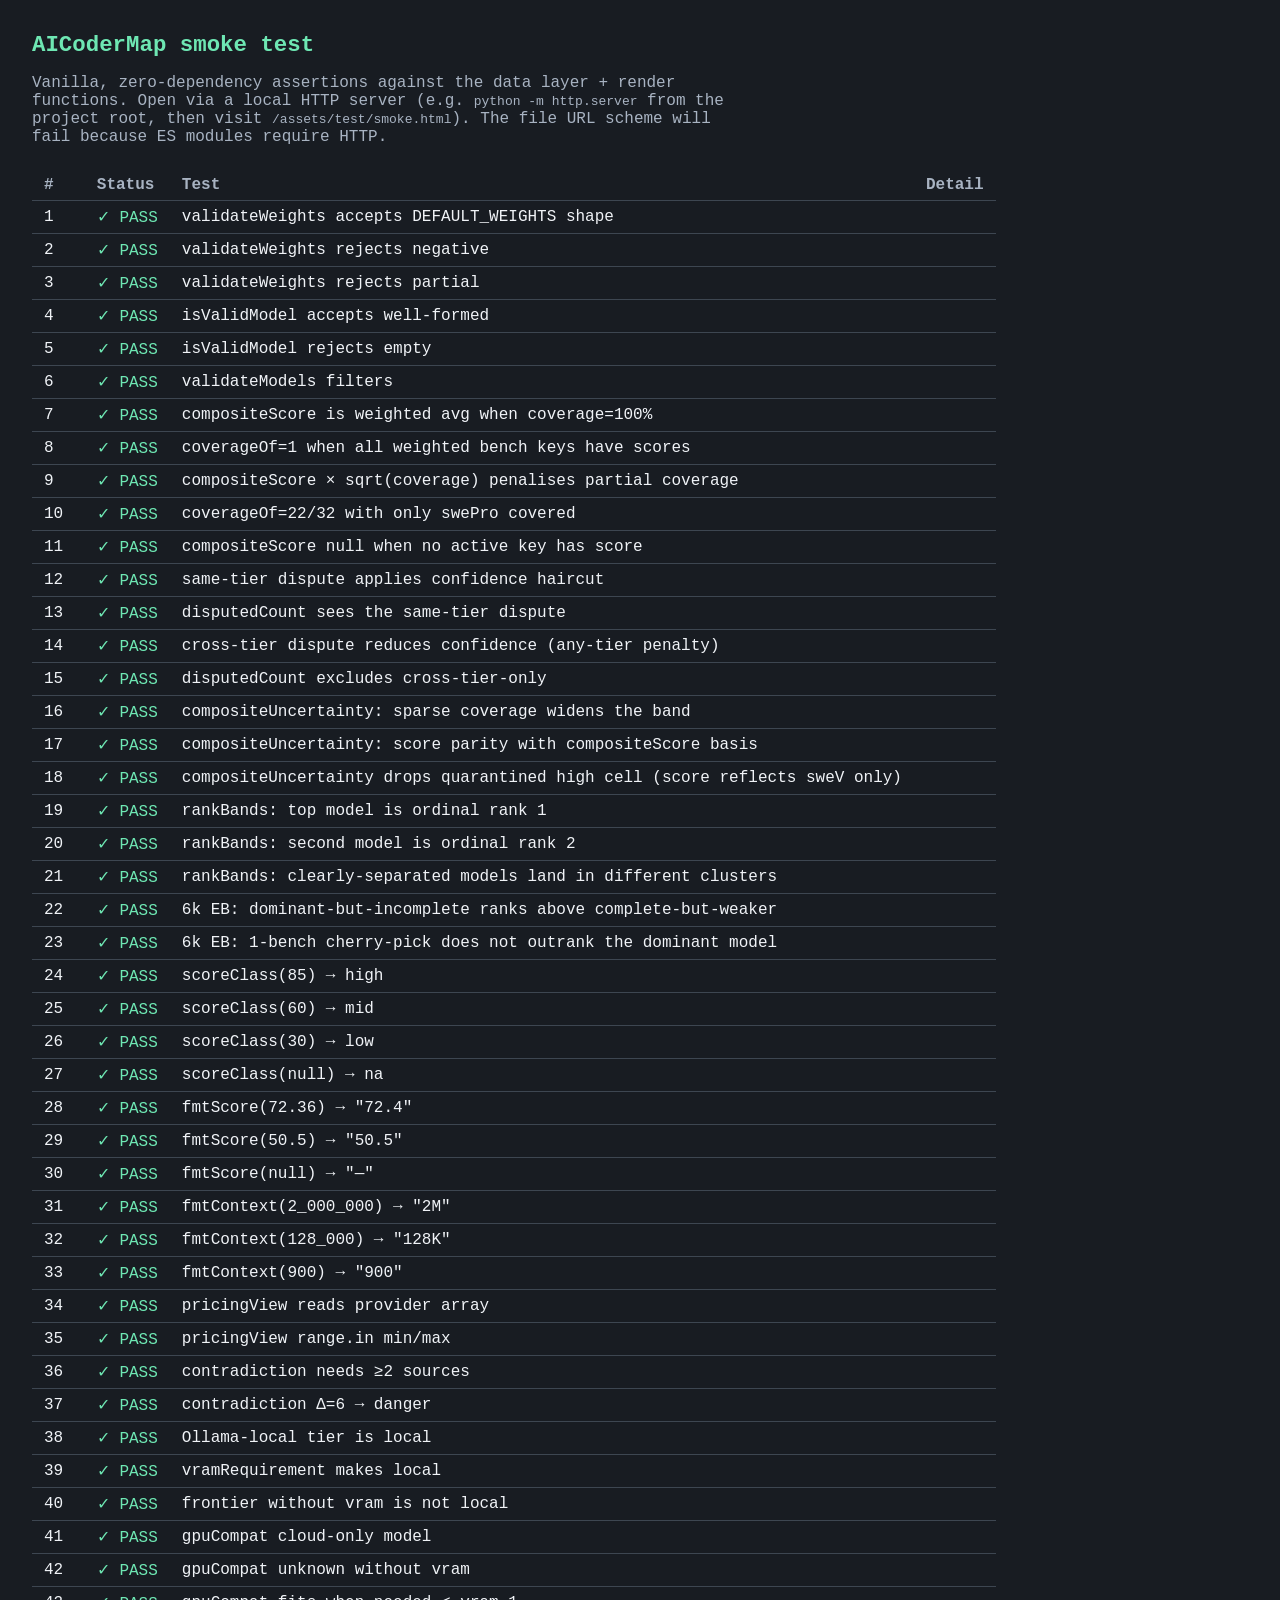
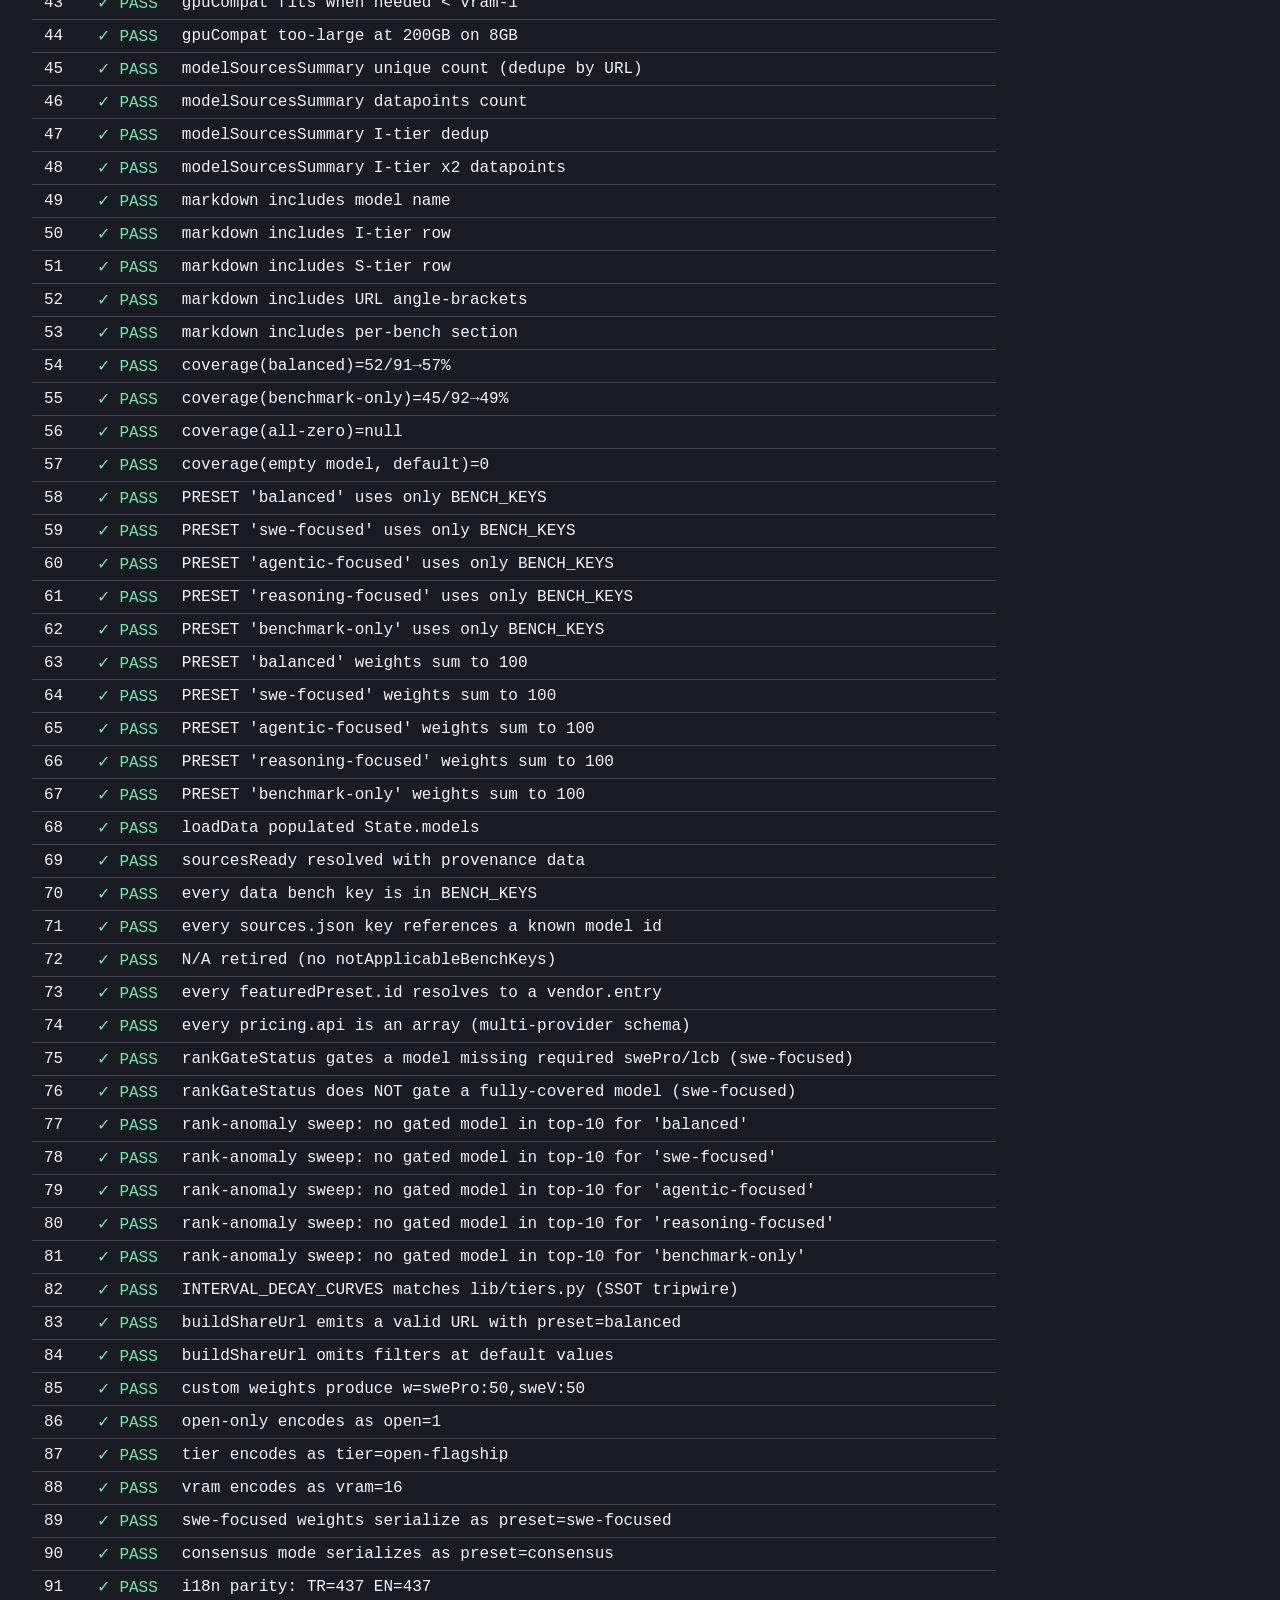
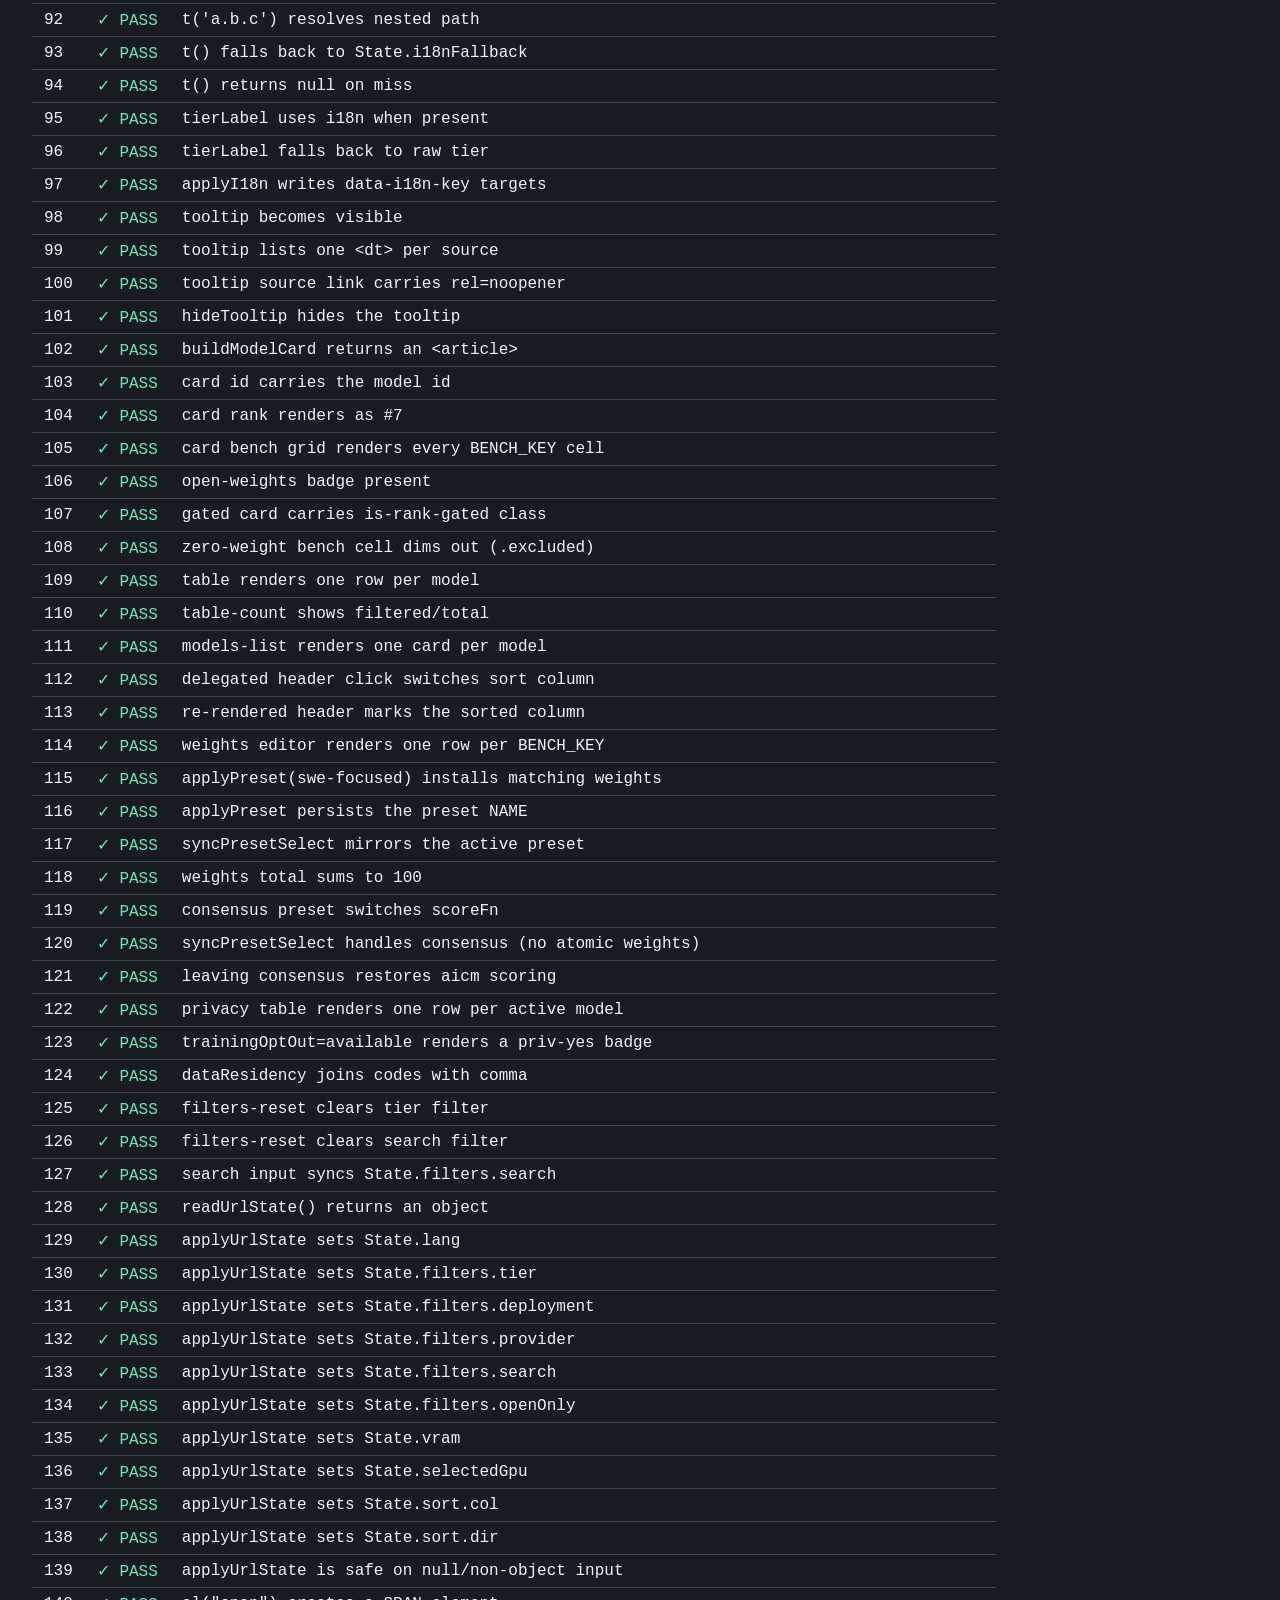
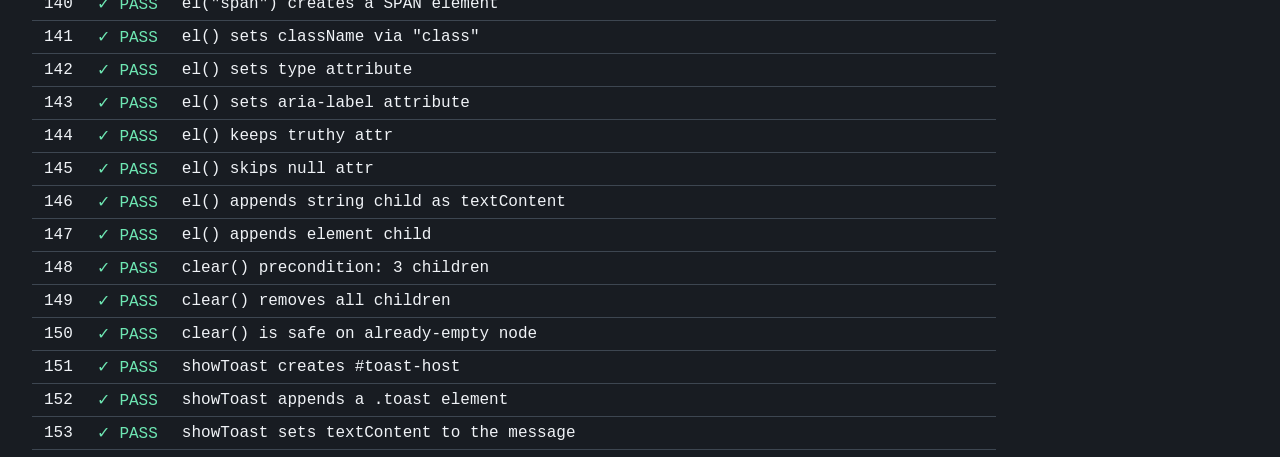
==== commit aa719ad9: "test: smoke coverage + regression diagnostics Add smoke sections for URL-state round-trip, dom.js he" ====
--- a/assets/test/smoke.html
+++ b/assets/test/smoke.html
@@ -54,6 +54,8 @@
     import { gpuCompat, isLocalRunnable } from '../js/gpu.js';
     import { modelSourcesSummary, buildSourcesMarkdown } from '../js/sources.js';
     import { readUrlState, buildShareUrl, applyUrlState } from '../js/url-state.js';
+    import { el, clear, showToast } from '../js/dom.js';
+    import { startFreshnessWatch } from '../js/freshness.js';
     import { t, tierLabel, applyI18n } from '../js/i18n.js';
     import { showContradictionTooltip, hideTooltip } from '../js/overlay.js';
     import { buildModelCard, buildBenchCell } from '../js/render-card.js';
@@ -709,6 +711,140 @@
       }
     }
 
+    // ── 19. url-state round-trip: applyUrlState mutates State correctly.
+    // readUrlState() reads window.location.search; when smoke.html is loaded
+    // without query params it returns {}, so we assert that contract first.
+    // The deeper round-trip test drives applyUrlState directly with a
+    // hand-crafted urlState object and verifies each field lands in State.
+    {
+      const savedLang   = State.lang;
+      const savedFilters = { ...State.filters };
+      const savedVram   = State.vram;
+      const savedGpu    = State.selectedGpu;
+      const savedSort   = { ...State.sort };
+      const savedWeights = { ...State.weights };
+
+      // 19a. readUrlState returns an object (never throws, even without params).
+      let parsed;
+      try { parsed = readUrlState(); } catch (e) { parsed = null; }
+      assertTrue('readUrlState() returns an object', parsed !== null && typeof parsed === 'object',
+        parsed == null ? 'threw or returned null' : '');
+
+      // 19b. applyUrlState round-trip: build a synthetic urlState, apply it,
+      // then verify each field landed in State.
+      const synth = {
+        lang: 'tr',
+        tier: 'open-flagship',
+        deployment: 'cloud',
+        provider: 'Acme AI',
+        search: 'round-trip-test',
+        openOnly: true,
+        vram: 32,
+        gpu: 'nvidia.rtx4090',
+        sort: { col: 'name', dir: 'asc' },
+      };
+      applyUrlState(synth);
+      assertEq('applyUrlState sets State.lang', State.lang, 'tr');
+      assertEq('applyUrlState sets State.filters.tier', State.filters.tier, 'open-flagship');
+      assertEq('applyUrlState sets State.filters.deployment', State.filters.deployment, 'cloud');
+      assertEq('applyUrlState sets State.filters.provider', State.filters.provider, 'Acme AI');
+      assertEq('applyUrlState sets State.filters.search', State.filters.search, 'round-trip-test');
+      assertEq('applyUrlState sets State.filters.openOnly', State.filters.openOnly, true);
+      assertEq('applyUrlState sets State.vram', State.vram, 32);
+      assertEq('applyUrlState sets State.selectedGpu', State.selectedGpu, 'nvidia.rtx4090');
+      assertEq('applyUrlState sets State.sort.col', State.sort.col, 'name');
+      assertEq('applyUrlState sets State.sort.dir', State.sort.dir, 'asc');
+
+      // 19c. applyUrlState ignores null/non-object input (must not throw).
+      try {
+        applyUrlState(null);
+        applyUrlState('bad');
+        applyUrlState(42);
+        assertTrue('applyUrlState is safe on null/non-object input', true);
+      } catch (e) {
+        assertTrue('applyUrlState is safe on null/non-object input', false, e.message);
+      }
+
+      // Restore State so subsequent tests are unaffected.
+      State.lang       = savedLang;
+      State.filters    = savedFilters;
+      State.vram       = savedVram;
+      State.selectedGpu = savedGpu;
+      State.sort       = savedSort;
+      State.weights    = savedWeights;
+    }
+
+    // ── 20. dom.js helpers: el() and clear().
+    {
+      // 20a. el() builds the correct element type.
+      const span = el('span');
+      assertEq('el("span") creates a SPAN element', span.tagName, 'SPAN');
+
+      // 20b. el() sets className via the "class" attr key.
+      const div = el('div', { class: 'my-class' });
+      assertEq('el() sets className via "class"', div.className, 'my-class');
+
+      // 20c. el() sets arbitrary attributes.
+      const btn = el('button', { type: 'button', 'aria-label': 'test-btn' });
+      assertEq('el() sets type attribute', btn.getAttribute('type'), 'button');
+      assertEq('el() sets aria-label attribute', btn.getAttribute('aria-label'), 'test-btn');
+
+      // 20d. el() skips null/false attribute values.
+      const p = el('p', { id: null, 'data-x': false, title: 'keep' });
+      assertEq('el() keeps truthy attr', p.getAttribute('title'), 'keep');
+      assertEq('el() skips null attr', p.hasAttribute('id'), false);
+
+      // 20e. el() appends string children as text nodes.
+      const h = el('h2', {}, 'hello world');
+      assertEq('el() appends string child as textContent', h.textContent, 'hello world');
+
+      // 20f. el() appends element children.
+      const child = el('em', {}, 'inner');
+      const wrapper = el('p', {}, child);
+      assertEq('el() appends element child', wrapper.firstChild.tagName, 'EM');
+
+      // 20g. clear() removes all children from a node.
+      const host = el('div', {}, el('span'), el('span'), el('span'));
+      assertEq('clear() precondition: 3 children', host.childNodes.length, 3);
+      clear(host);
+      assertEq('clear() removes all children', host.childNodes.length, 0);
+
+      // 20h. clear() is a no-op on an already-empty node.
+      try {
+        clear(host);
+        assertTrue('clear() is safe on already-empty node', true);
+      } catch (e) {
+        assertTrue('clear() is safe on already-empty node', false, e.message);
+      }
+
+      // 20i. showToast() creates the #toast-host and renders the message.
+      // Remove any prior toast-host so we test the creation branch.
+      const priorHost = document.getElementById('toast-host');
+      if (priorHost) priorHost.remove();
+      showToast('smoke-toast-test', 'info', 99999);
+      const toastHost = document.getElementById('toast-host');
+      assertTrue('showToast creates #toast-host', !!toastHost);
+      const toastEl = toastHost && toastHost.querySelector('.toast');
+      assertTrue('showToast appends a .toast element', !!toastEl);
+      assertEq('showToast sets textContent to the message', toastEl && toastEl.textContent, 'smoke-toast-test');
+      assertTrue('showToast applies the kind class (toast-info)', !!toastEl && toastEl.classList.contains('toast-info'));
+      // Cleanup: remove the injected toast-host.
+      if (toastHost) toastHost.remove();
+    }
+
+    // ── 21. freshness.js unit-testability note.
+    // freshness.js exports only `startFreshnessWatch`, which schedules network
+    // probes (HEAD data/models.json + GitHub Commits API) via setTimeout and
+    // setInterval. The internal helpers (applyTemplate, showStaleBanner, probe,
+    // fetchLiveModelsEtag, fetchLatestCommitSha) are all module-private.
+    // No pure function with deterministic input/output is exported, so there
+    // is nothing to unit-test here without either:
+    //   (a) making private helpers exportable (out of scope), or
+    //   (b) a network mock layer (no deps allowed in this harness).
+    // Covered indirectly by the 14h SSOT tripwire (live ETag + tiers.py mirror)
+    // and the DOM banner check in the browser integration run.
+    assertTrue('freshness.js: startFreshnessWatch is a function (export check)', typeof startFreshnessWatch === 'function');
+
     // Summary header + machine-readable completion marker (headless runners
     // poll document.title; "SMOKE DONE" only appears after every assertion ran).
     const passes = tbody.querySelectorAll('.ok').length;
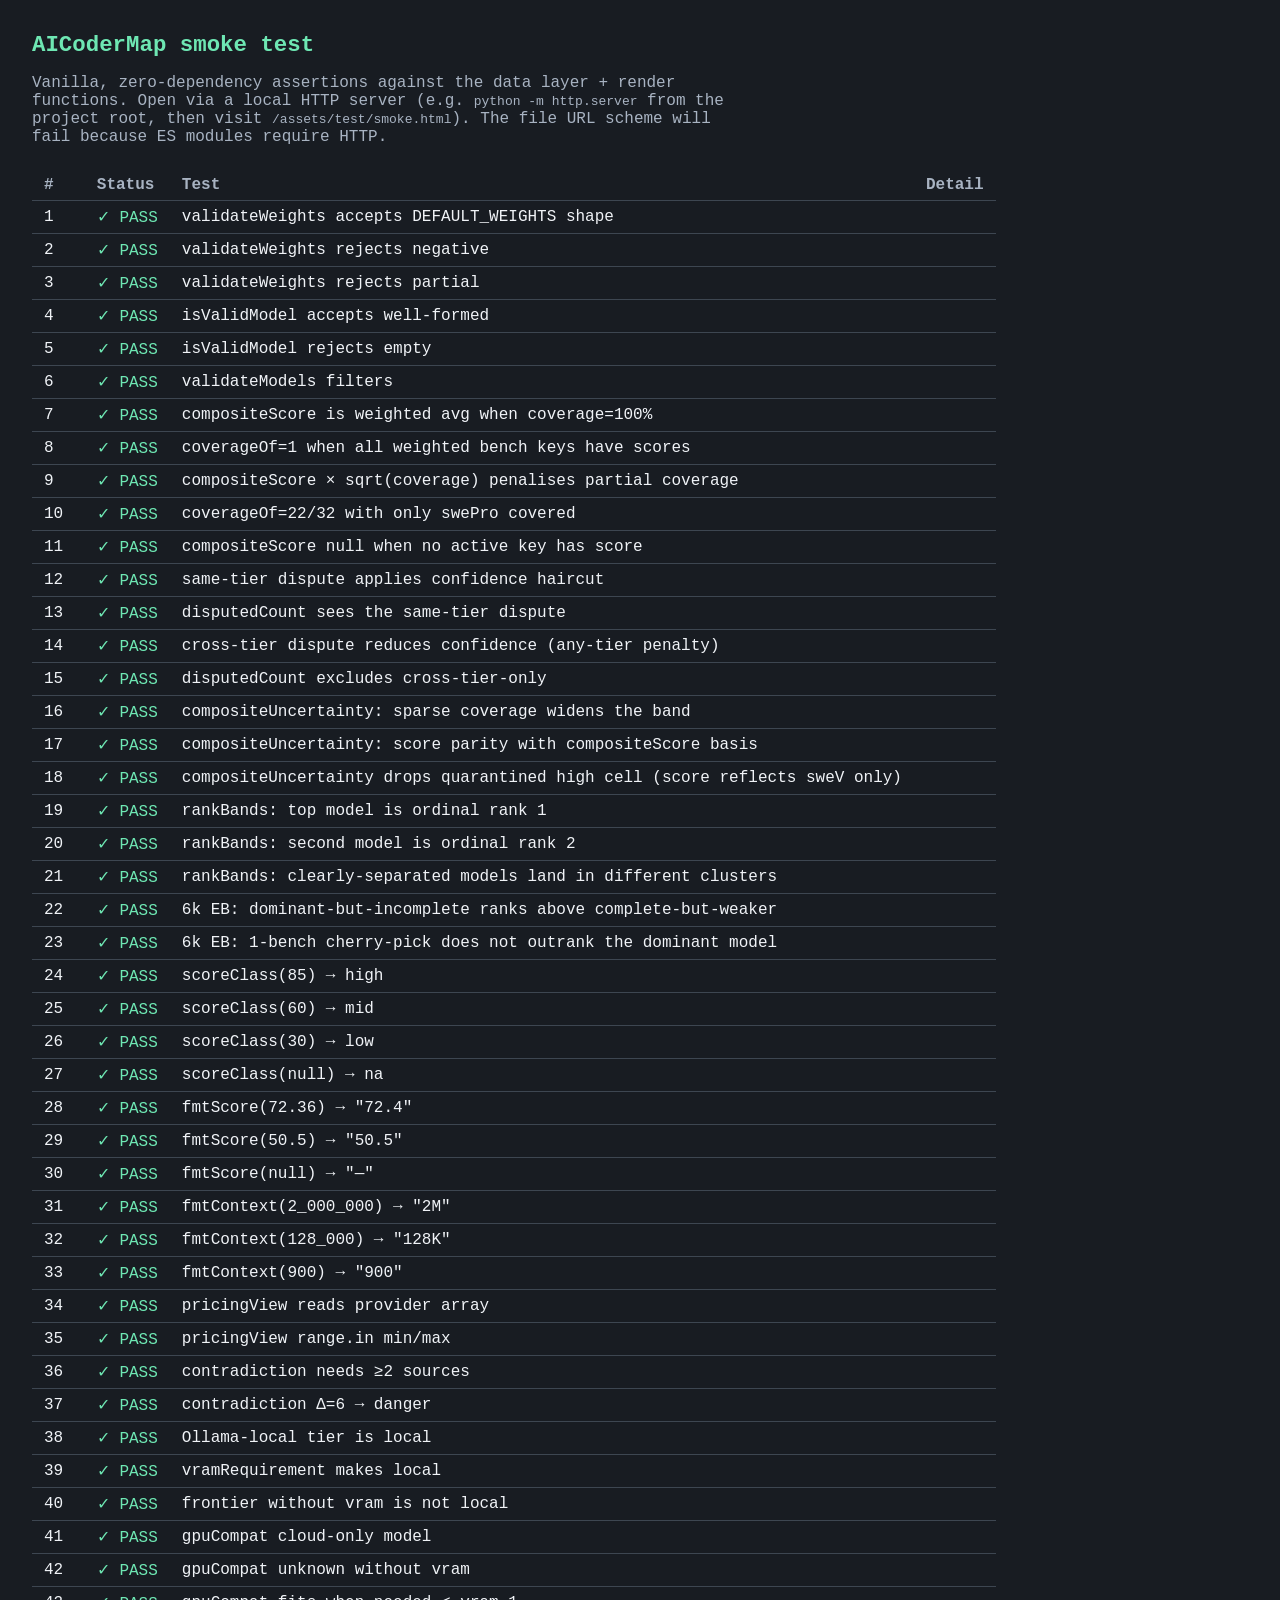
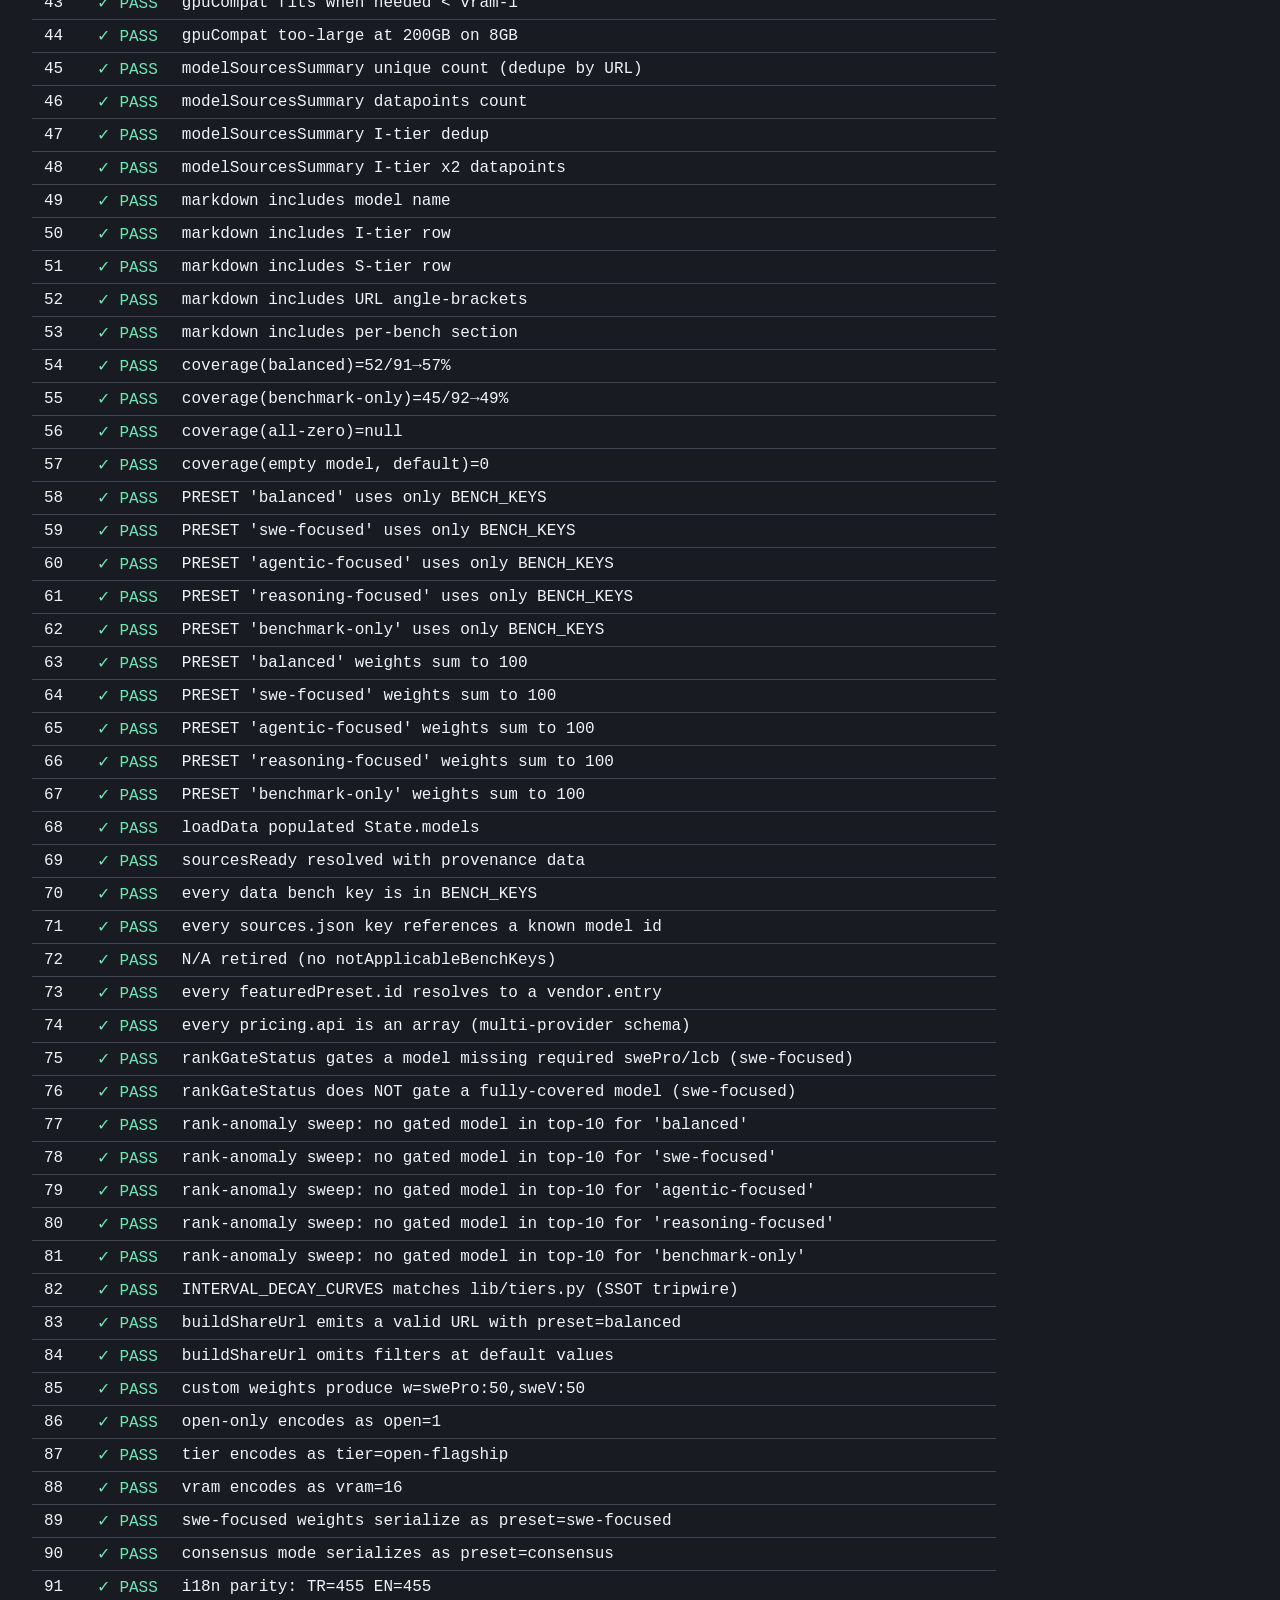
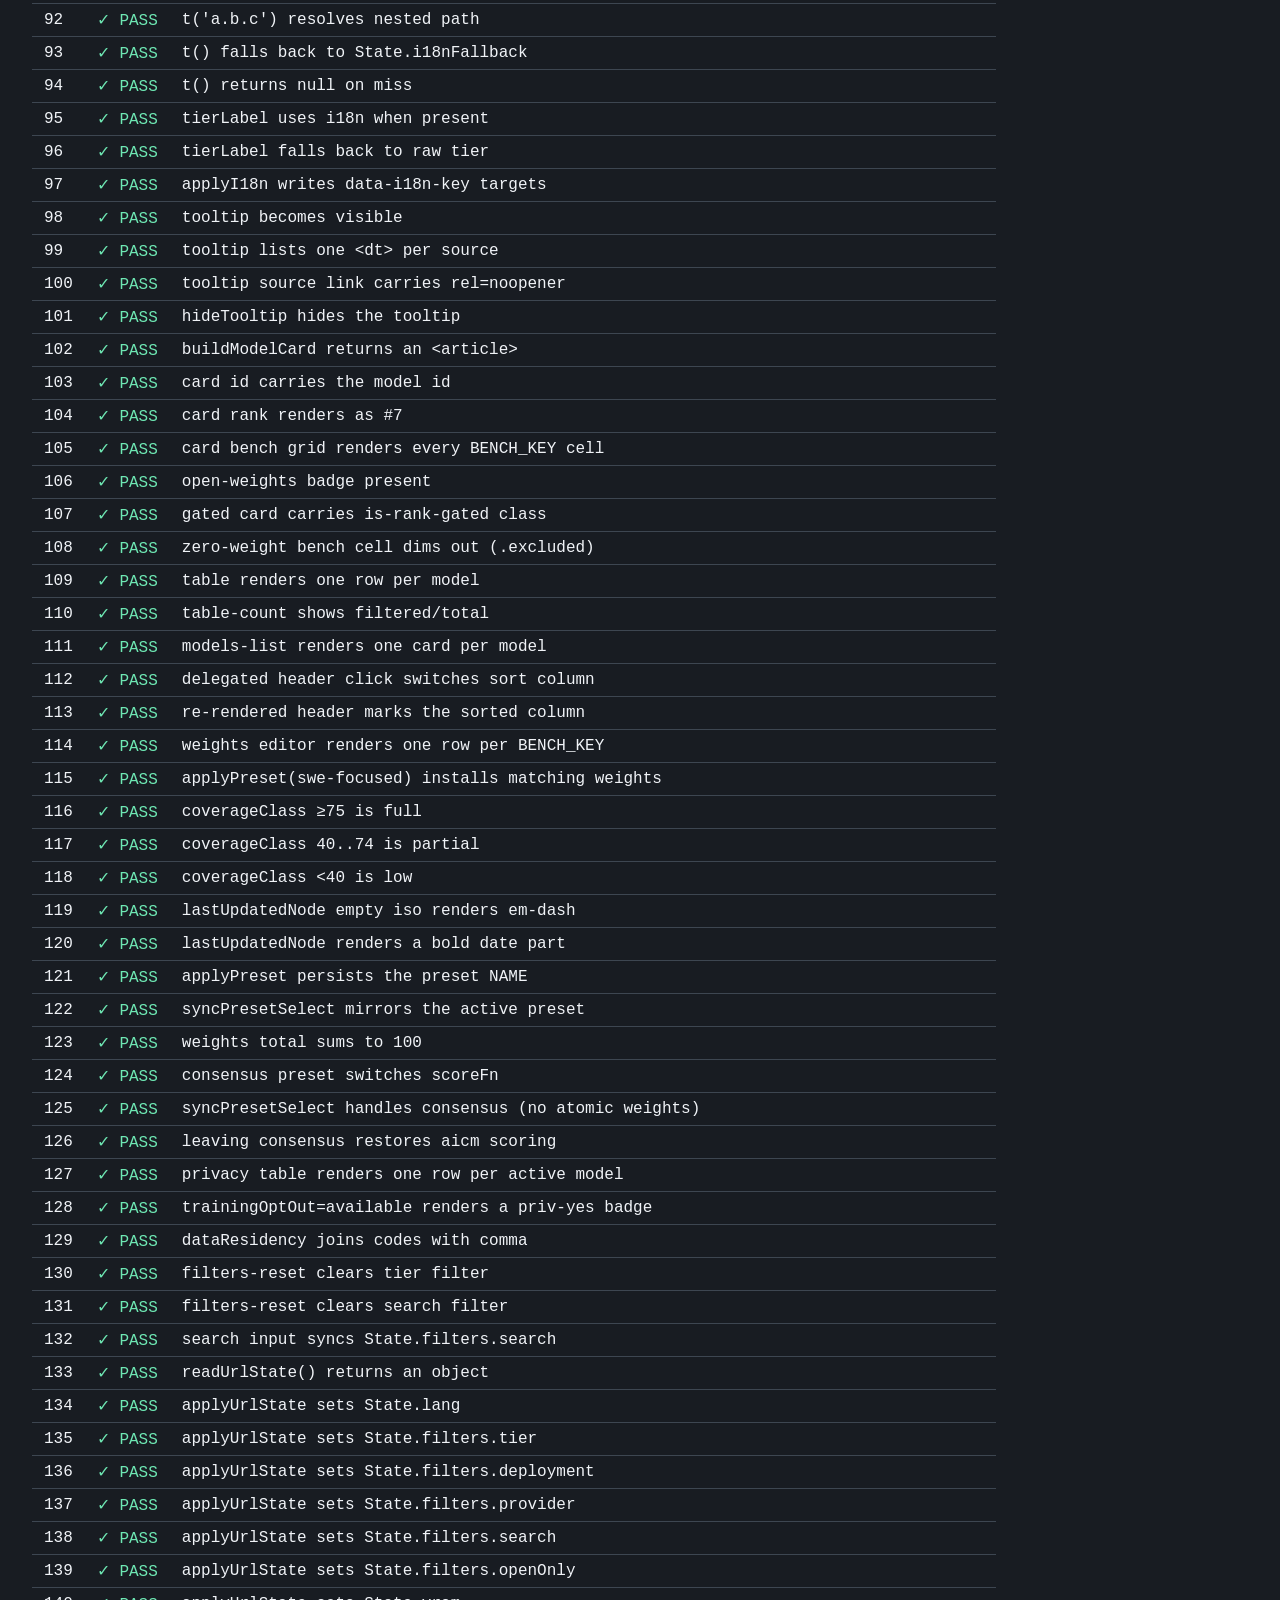
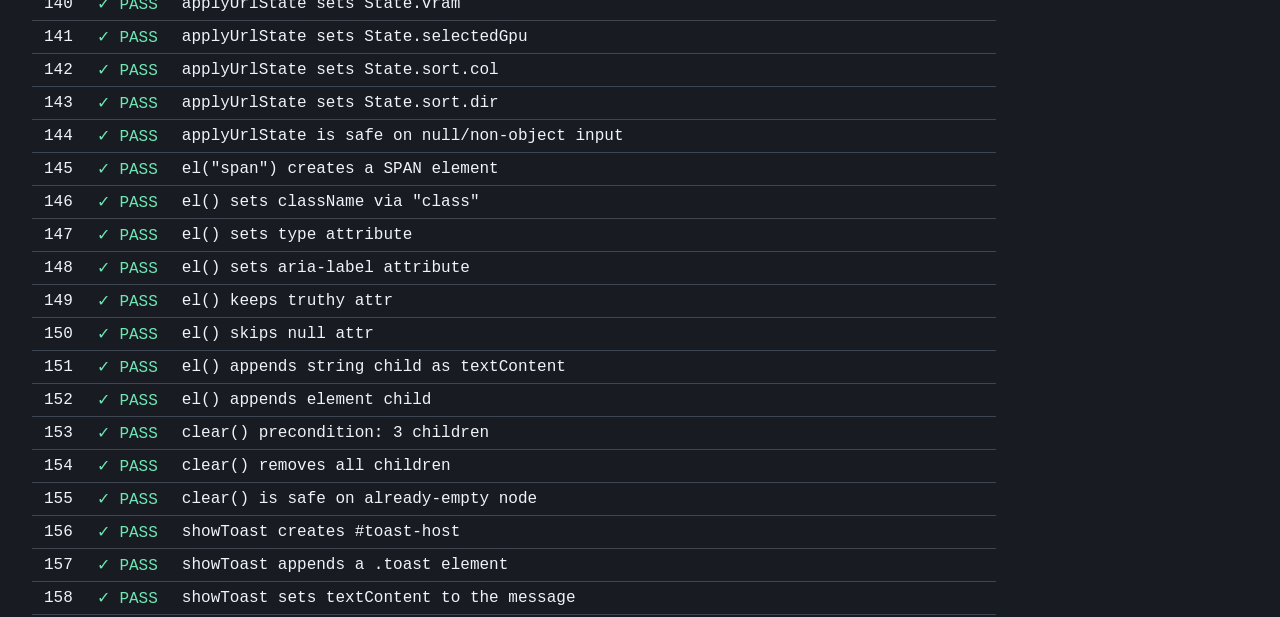
==== commit 7e2bea86: "refactor(ui): shared builders + single rank pass New render-shared.js consolidates the card/table co" ====
--- a/assets/test/smoke.html
+++ b/assets/test/smoke.html
@@ -44,7 +44,7 @@
   <script type="module">
     import {
       State, BENCH_KEYS, DEFAULT_WEIGHTS, PRESETS, STORAGE, getPresets,
-      validateModels, validateWeights, isValidModel,
+      validateModels, validateWeights, isValidModel, detectMatchingPreset,
     } from '../js/core.js';
     import { disputedCount, contradictionFor, loadData, INTERVAL_DECAY_CURVES } from '../js/data.js';
     import {
@@ -62,8 +62,9 @@
     import { renderAll } from '../js/render-table.js';
     import { renderPrivacyTable } from '../js/render-privacy.js';
     import {
-      renderWeightsEditor, applyPreset, detectMatchingPreset, syncPresetSelect, updateWeightsTotal,
+      renderWeightsEditor, applyPreset, syncPresetSelect, updateWeightsTotal,
     } from '../js/render-controls.js';
+    import { coverageClass, lastUpdatedNode } from '../js/render-shared.js';
     import { wireEvents } from '../js/events.js';
 
     const tbody = document.getElementById('results');
@@ -643,6 +644,15 @@
       applyPreset('swe-focused');
       assertEq('applyPreset(swe-focused) installs matching weights',
         detectMatchingPreset(State.weights), 'swe-focused');
+
+      // 18e². render-shared: coverage thresholds (75/40 SSOT) + last-updated node.
+      assertEq('coverageClass ≥75 is full', coverageClass(75), 'full');
+      assertEq('coverageClass 40..74 is partial', coverageClass(74), 'partial');
+      assertEq('coverageClass <40 is low', coverageClass(39), 'low');
+      assertEq('lastUpdatedNode empty iso renders em-dash',
+        lastUpdatedNode(null).textContent, '—');
+      assertEq('lastUpdatedNode renders a bold date part',
+        lastUpdatedNode('2026-06-30').querySelector('.last-updated-date') != null, true);
       assertEq('applyPreset persists the preset NAME',
         JSON.parse(localStorage.getItem(STORAGE.preset)), 'swe-focused');
       syncPresetSelect();
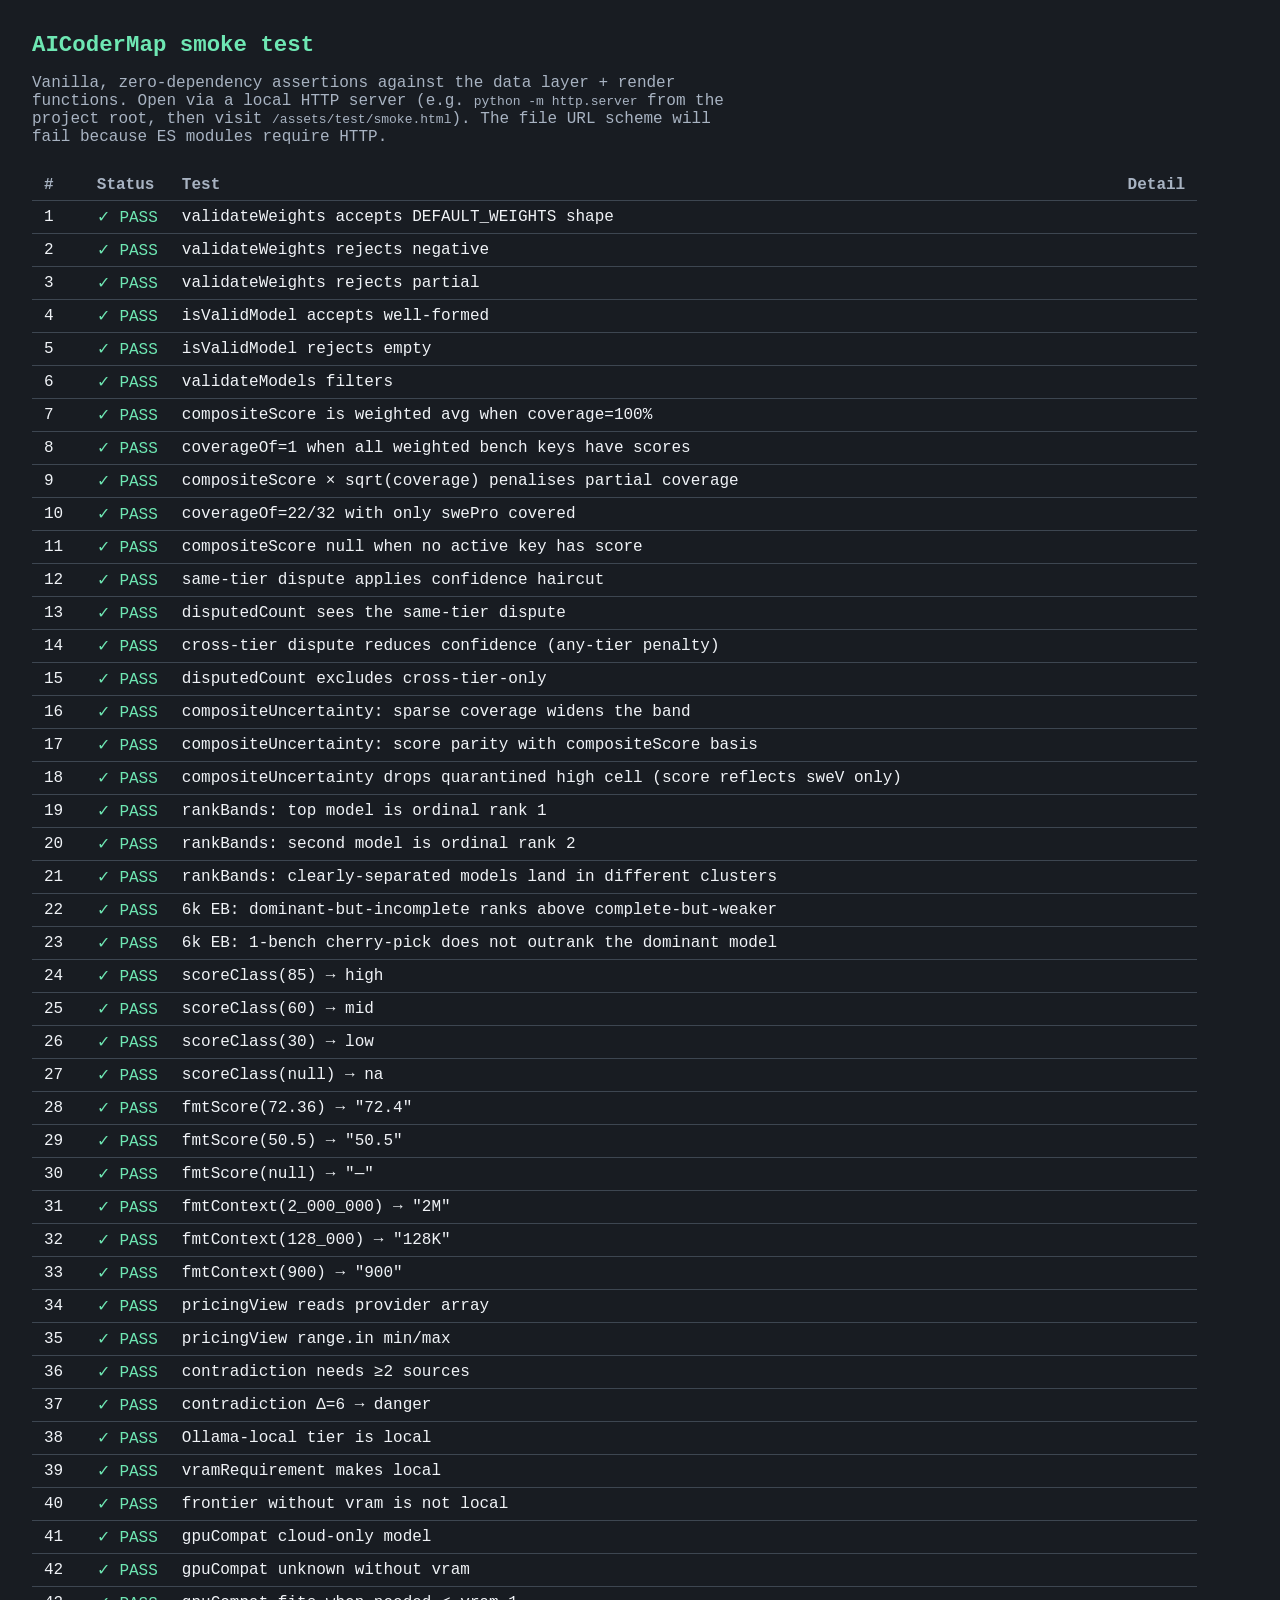
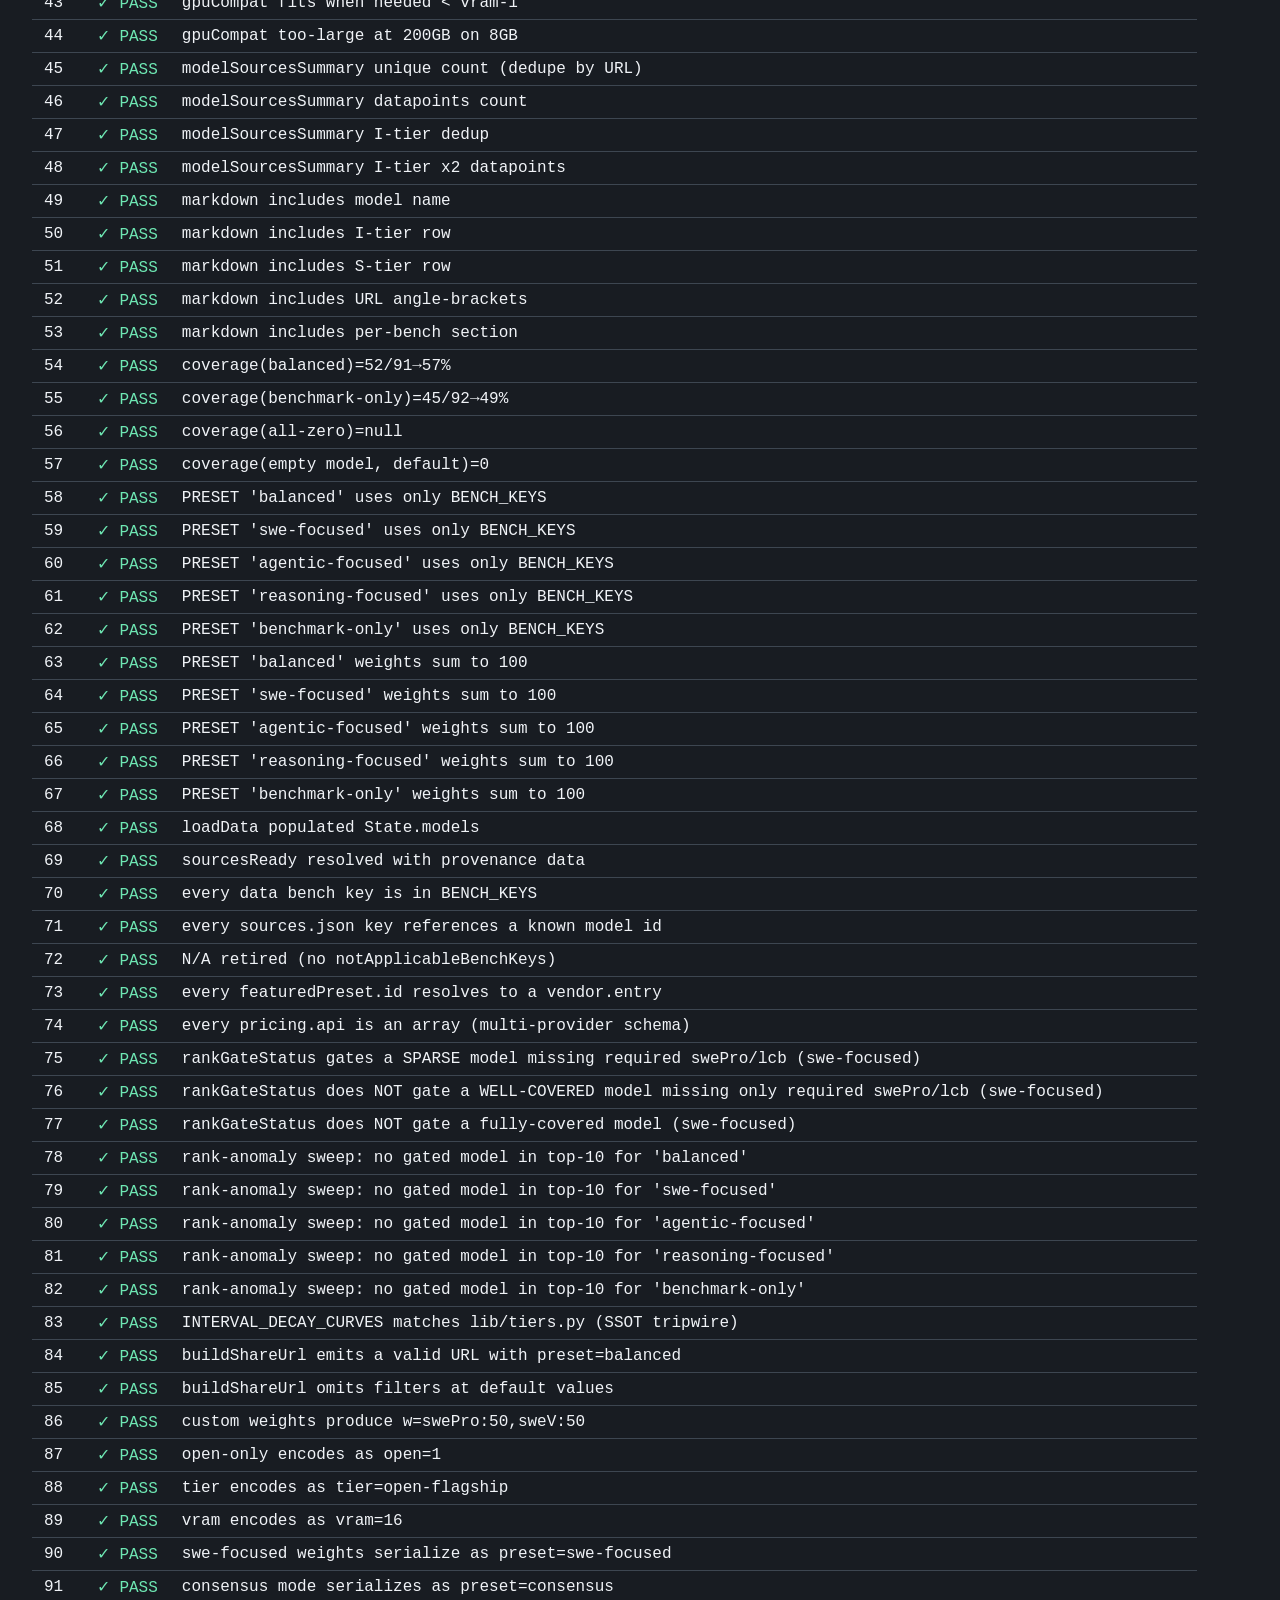
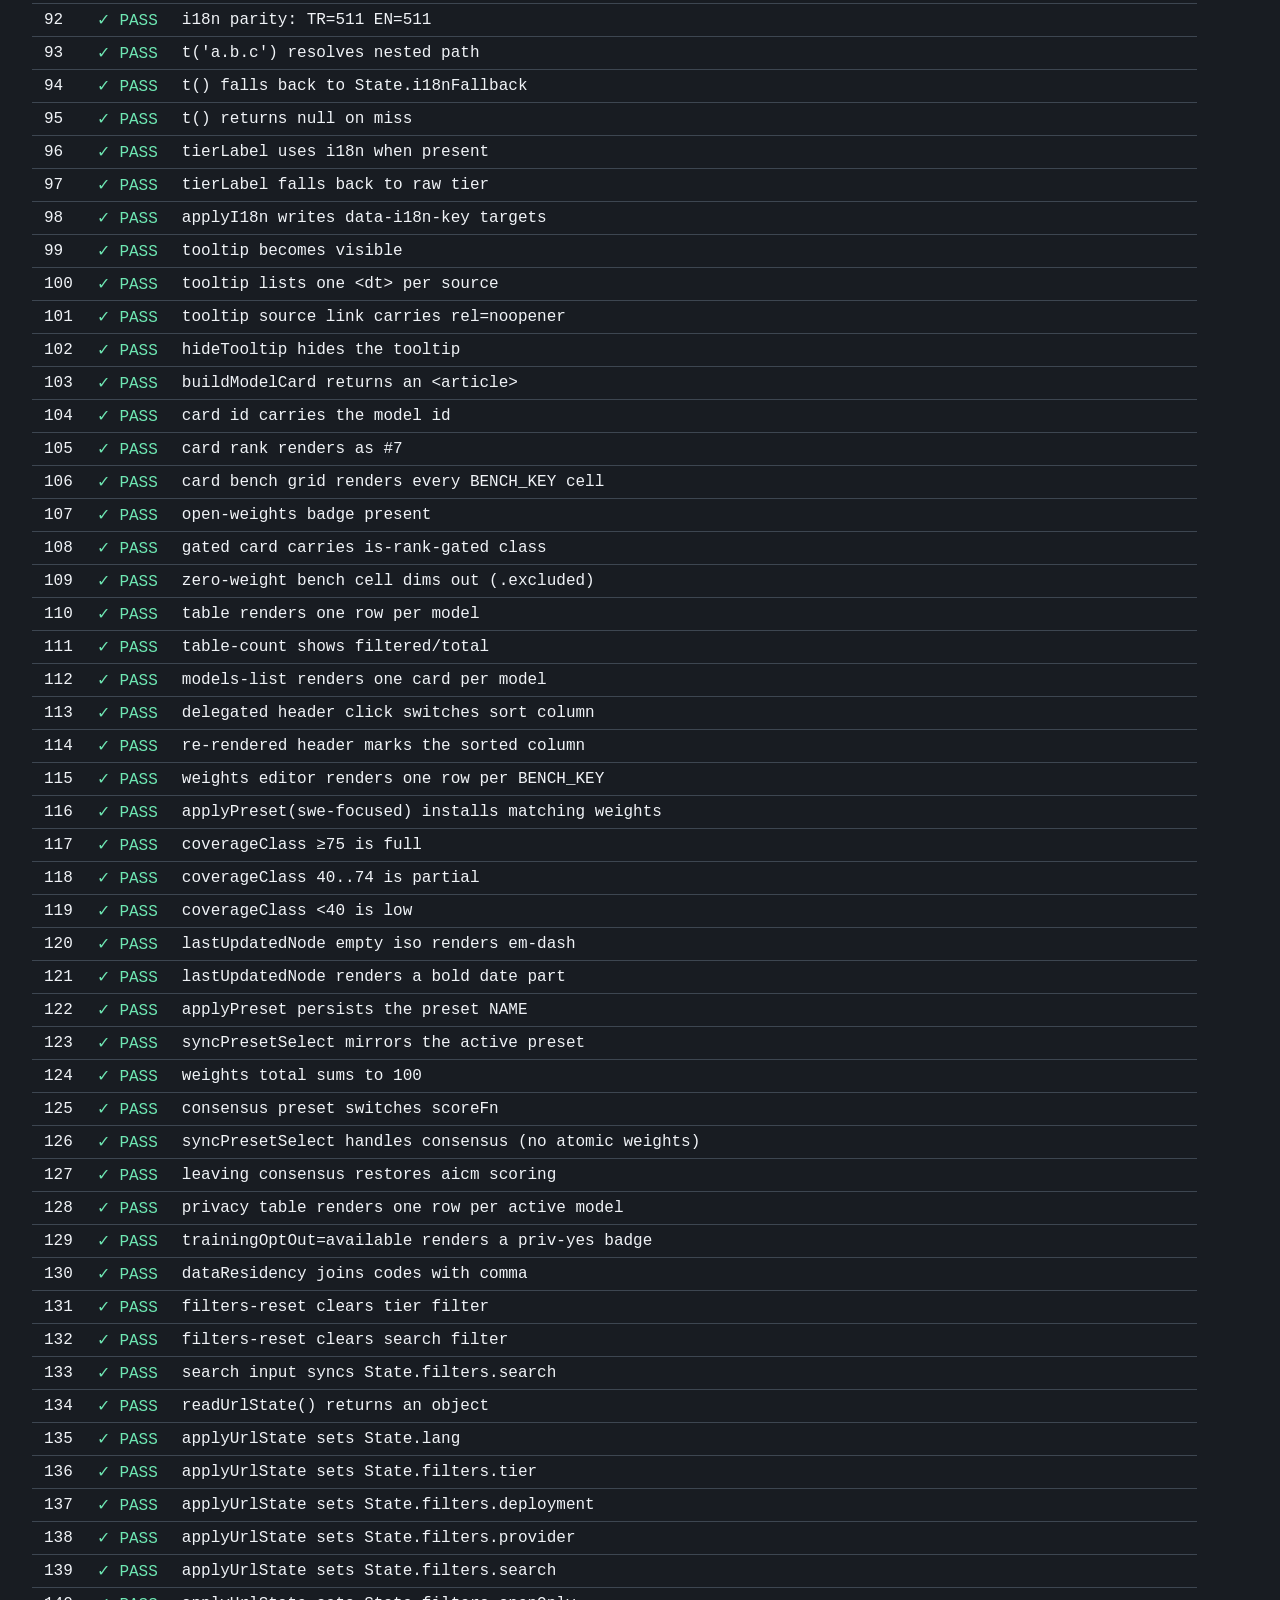
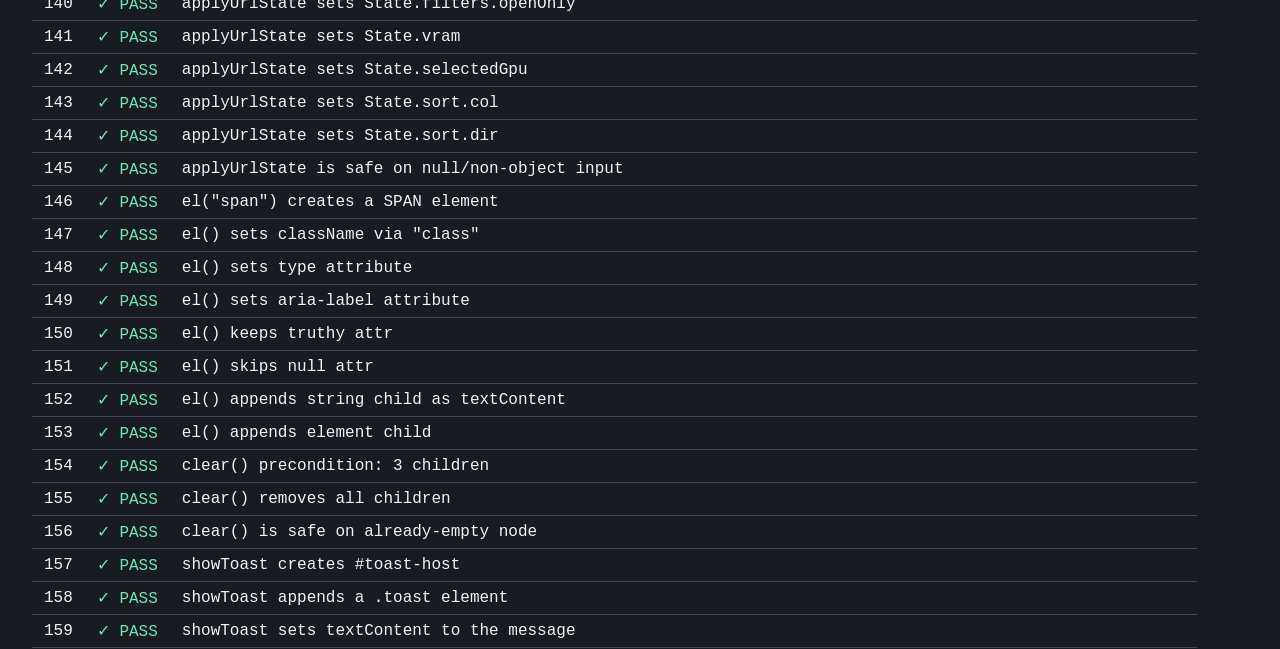
==== commit 0b5e38ee: "fix(scoring): make rank-gate missing-required demotion coverage-aware A model missing one required b" ====
--- a/assets/test/smoke.html
+++ b/assets/test/smoke.html
@@ -398,11 +398,19 @@
         badPricing.length === 0, badPricing.length ? badPricing.slice(0, 5).join(',') : '');
 
       // 14f. rankGateStatus (schema loaded → requiredBenches populated). A model
-      // missing a required bench for the preset is gated; a fully-covered one is
-      // not. Exercises the SSOT requiredBenches path that drives the demotion.
-      const gMissing = { id: '__t_gate', tier: 'frontier', bench: { tb2: 80, cfElo: 1500 } }; // swePro & lcb missing
-      assertTrue('rankGateStatus gates a model missing required swePro/lcb (swe-focused)',
-        rankGateStatus(gMissing, 'swe-focused', 0.5).gated === true);
+      // missing a required bench for the preset is gated ONLY when its overall
+      // coverage is also thin (< missingRequiredCoverageFloor, default 0.5) — a
+      // well-covered model missing just one required bench (e.g. a vendor that
+      // genuinely never published that one metric) ranks normally instead
+      // (2026-07-16, coverage-aware missing-required — see docs/METHODOLOGY.md §4).
+      // Exercises the SSOT requiredBenches path that drives the demotion.
+      const gSparseMissing = { id: '__t_gate_sparse', tier: 'frontier', bench: { tb2: 80, cfElo: 1500 } }; // swePro & lcb missing, thin overall
+      assertTrue('rankGateStatus gates a SPARSE model missing required swePro/lcb (swe-focused)',
+        rankGateStatus(gSparseMissing, 'swe-focused', 0.3).gated === true);
+      const gCoveredMissing = { id: '__t_gate_covered', tier: 'frontier', bench: {
+        tb2: 80, sweMulti: 70, sweV: 70, cfElo: 1500, mcpA: 70 } }; // swePro & lcb missing, but otherwise well-covered
+      assertTrue('rankGateStatus does NOT gate a WELL-COVERED model missing only required swePro/lcb (swe-focused)',
+        rankGateStatus(gCoveredMissing, 'swe-focused', 0.65).gated === false);
       const gFull = { id: '__t_full', tier: 'frontier', bench: {
         swePro: 70, tb2: 70, lcb: 70, sweMulti: 70, sweV: 70, cfElo: 1500, mcpA: 70 } };
       assertTrue('rankGateStatus does NOT gate a fully-covered model (swe-focused)',
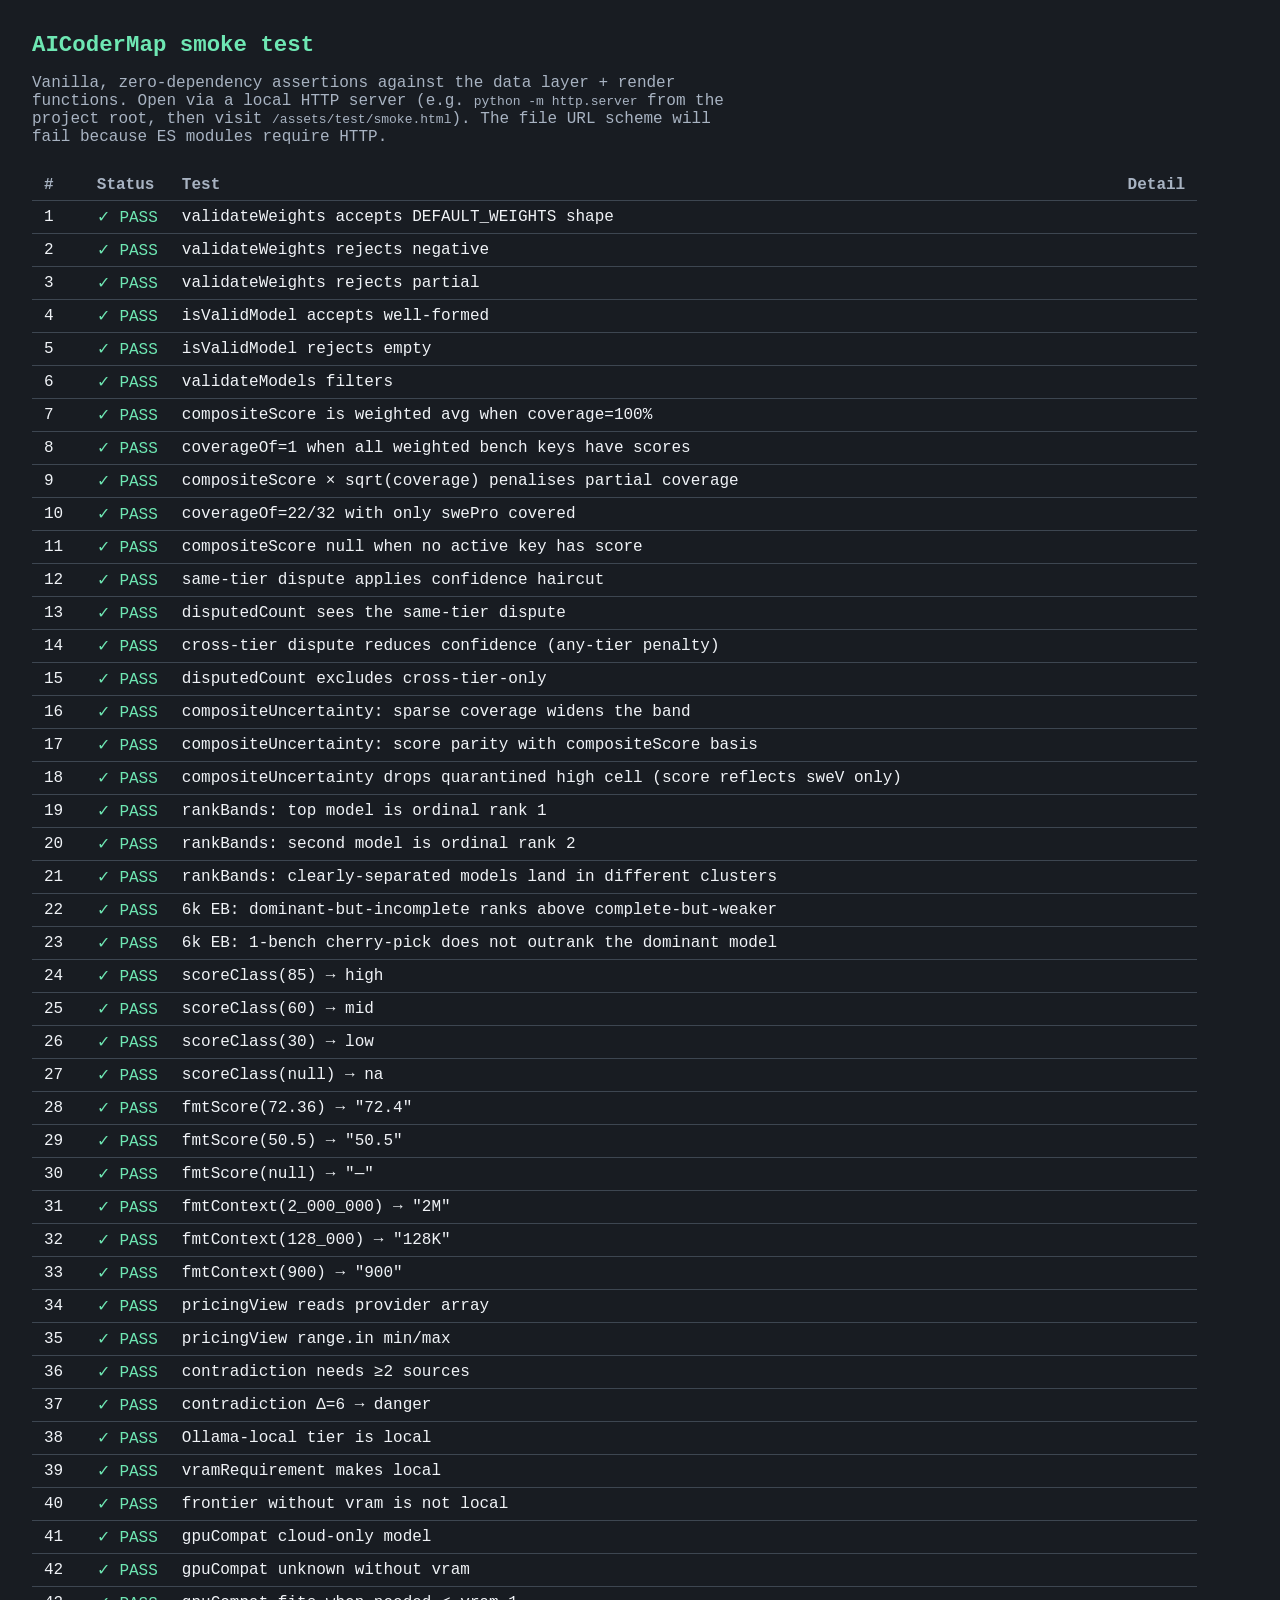
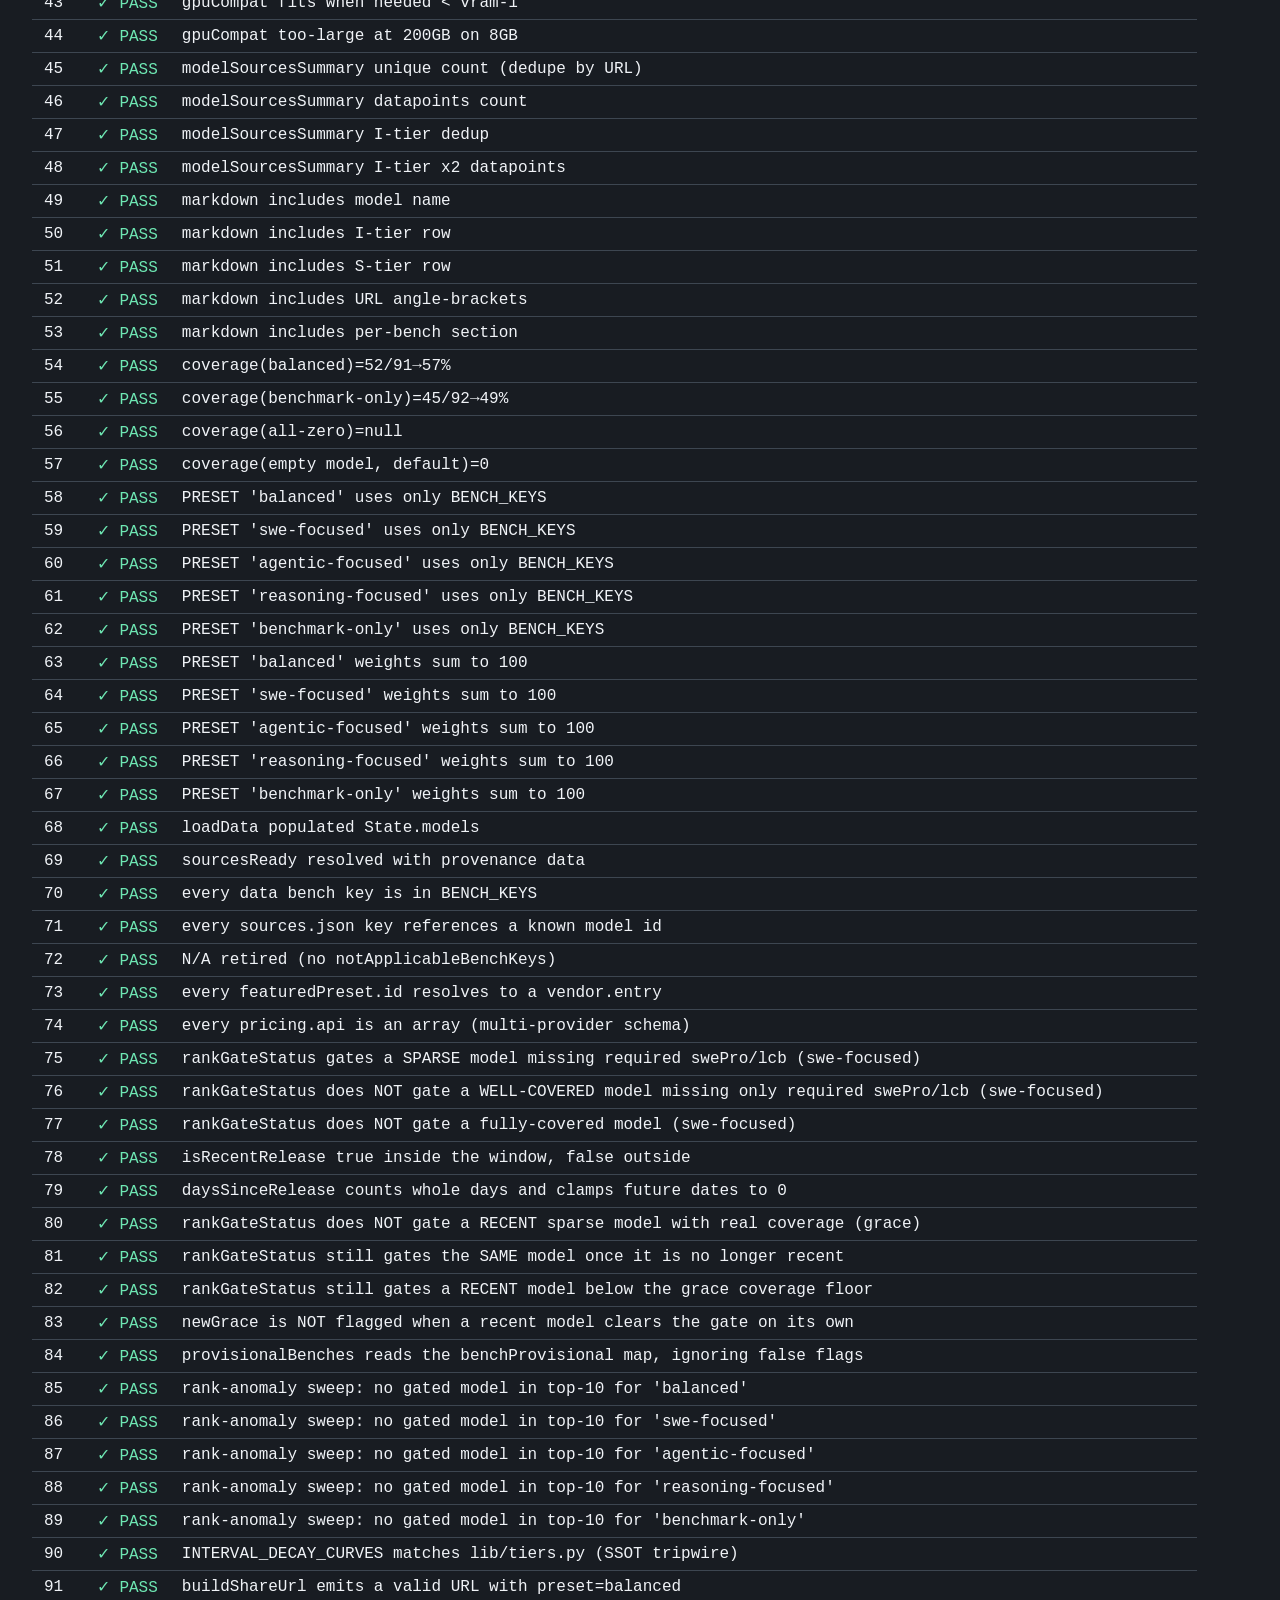
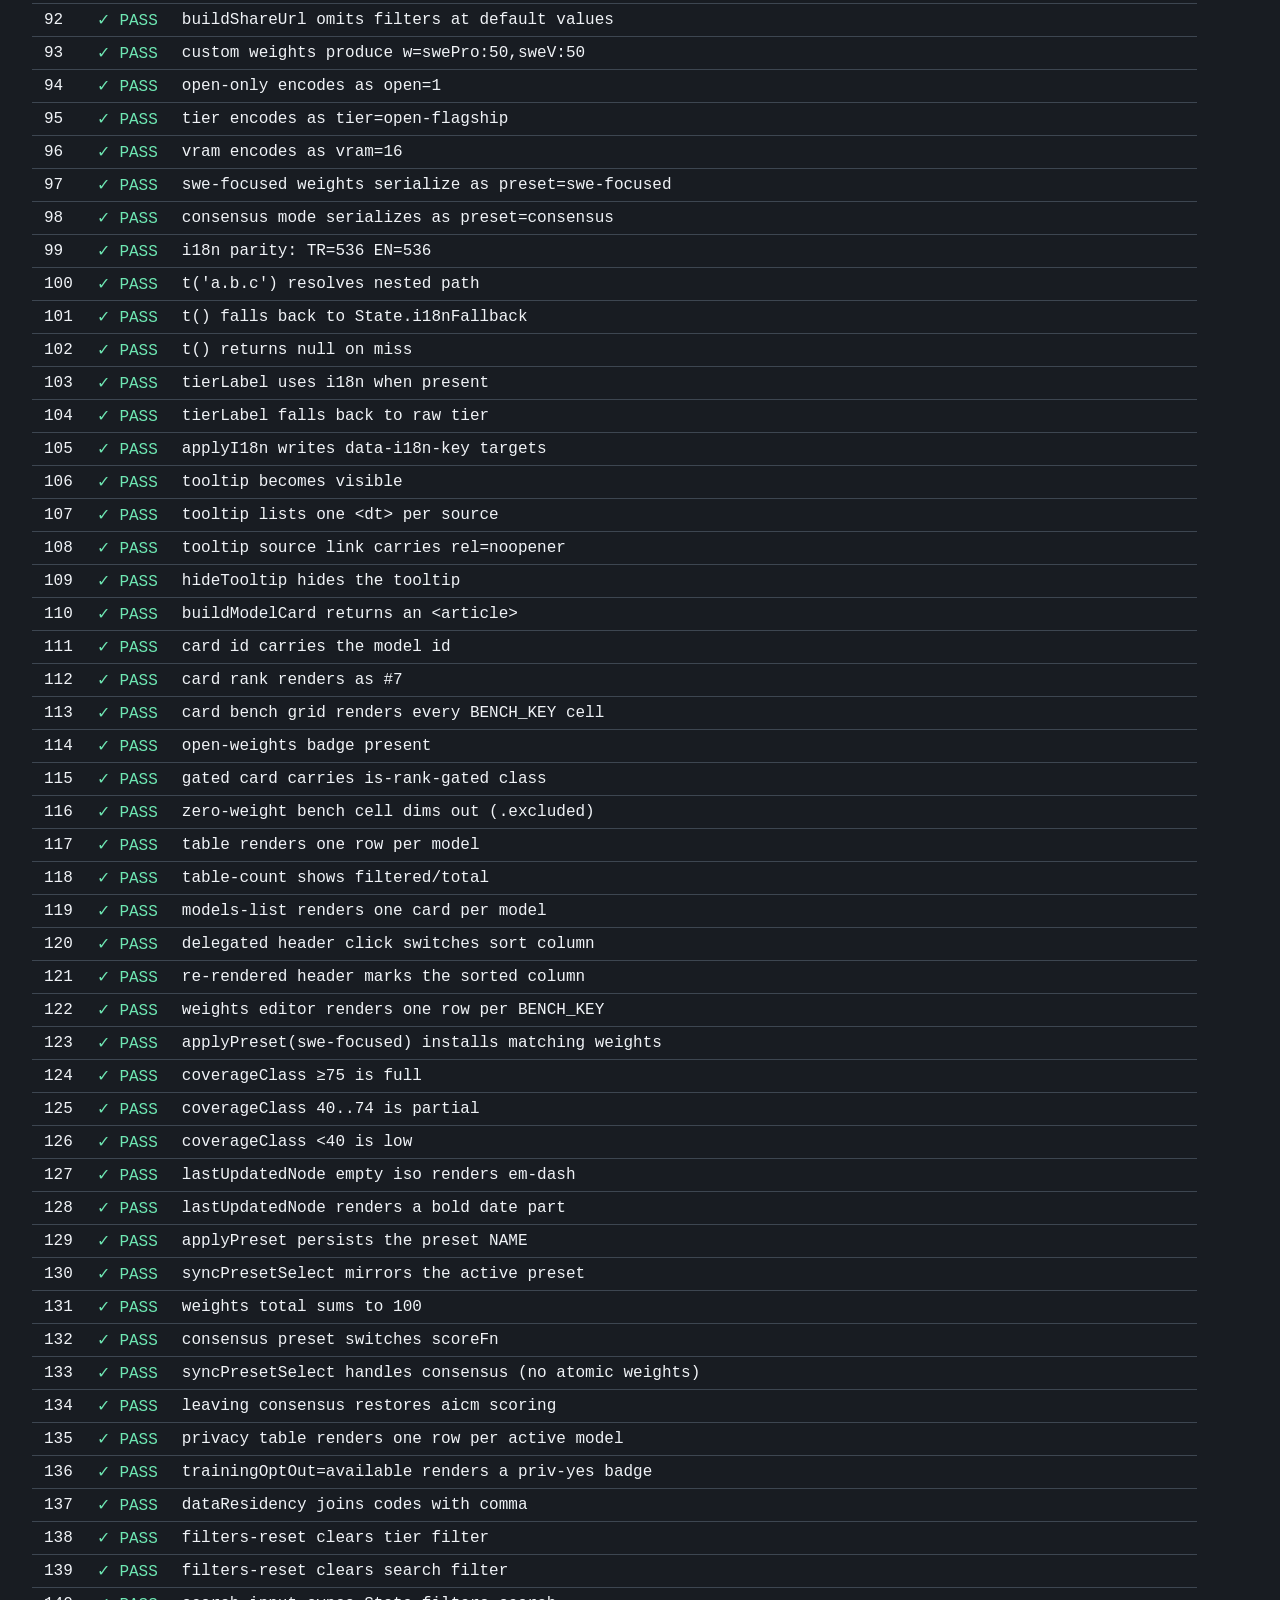
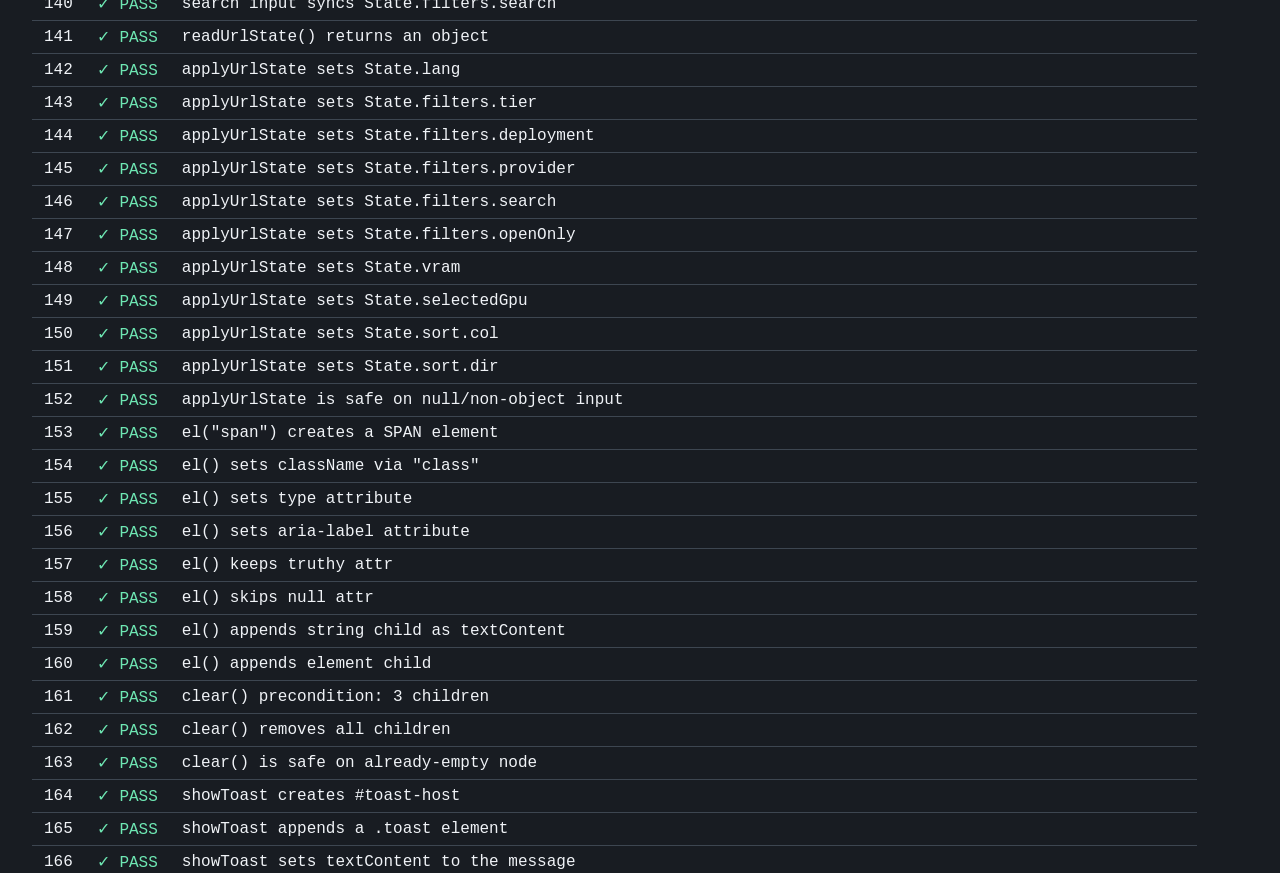
==== commit e373b57a: "feat(freshness): surface new releases and admit earned-trust vendor data A model released today was " ====
--- a/assets/test/smoke.html
+++ b/assets/test/smoke.html
@@ -45,8 +45,11 @@
     import {
       State, BENCH_KEYS, DEFAULT_WEIGHTS, PRESETS, STORAGE, getPresets,
       validateModels, validateWeights, isValidModel, detectMatchingPreset,
+      isRecentRelease, daysSinceRelease, getRecencyPolicy,
     } from '../js/core.js';
-    import { disputedCount, contradictionFor, loadData, INTERVAL_DECAY_CURVES } from '../js/data.js';
+    import {
+      disputedCount, contradictionFor, loadData, INTERVAL_DECAY_CURVES, provisionalBenches,
+    } from '../js/data.js';
     import {
       compositeScore, coverageOf, compositeUncertainty, rankBands, rankGateStatus,
     } from '../js/scoring.js';
@@ -416,6 +419,42 @@
       assertTrue('rankGateStatus does NOT gate a fully-covered model (swe-focused)',
         rankGateStatus(gFull, 'swe-focused', 0.95).gated === false);
 
+      // 14f-2. New-release grace (2026-07-24). The gate's requiredBenches
+      // (swePro, sweMulti, cfElo) come from independent leaderboards that run
+      // WEEKS after a launch, so applying them to a days-old model measured the
+      // calendar, not the model — every fresh flagship (claude-opus-5 at 39%
+      // coverage on its launch day) was demoted into the Limited-Coverage band
+      // exactly when its news value peaked. Inside the recency window a model
+      // with real coverage ranks on its EB score, flagged newGrace.
+      const isoDaysAgo = (n) => new Date(Date.now() - n * 86400000).toISOString().slice(0, 10);
+      const recentIso = isoDaysAgo(3);
+      const staleIso = isoDaysAgo(getRecencyPolicy().newWindowDays + 45);
+      assertTrue('isRecentRelease true inside the window, false outside',
+        isRecentRelease({ released: recentIso }) === true
+        && isRecentRelease({ released: staleIso }) === false
+        && isRecentRelease({ released: null }) === false);
+      assertTrue('daysSinceRelease counts whole days and clamps future dates to 0',
+        daysSinceRelease({ released: recentIso }) === 3
+        && daysSinceRelease({ released: isoDaysAgo(-2) }) === 0
+        && daysSinceRelease({ released: 'not-a-date' }) === null);
+      const gNewSparse = { ...gSparseMissing, id: '__t_gate_new', released: recentIso };
+      const newVerdict = rankGateStatus(gNewSparse, 'swe-focused', 0.3);
+      assertTrue('rankGateStatus does NOT gate a RECENT sparse model with real coverage (grace)',
+        newVerdict.gated === false && newVerdict.newGrace === true);
+      assertTrue('rankGateStatus still gates the SAME model once it is no longer recent',
+        rankGateStatus({ ...gNewSparse, released: staleIso }, 'swe-focused', 0.3).gated === true);
+      assertTrue('rankGateStatus still gates a RECENT model below the grace coverage floor',
+        rankGateStatus({ ...gNewSparse, id: '__t_gate_new_empty' }, 'swe-focused', 0.05).gated === true);
+      assertTrue('newGrace is NOT flagged when a recent model clears the gate on its own',
+        rankGateStatus({ ...gFull, released: recentIso }, 'swe-focused', 0.95).newGrace !== true);
+
+      // 14f-3. Provisional (earned-trust vendor) cells — merge.py stamps
+      // benchProvisional when the sole source is the vendor's own page and that
+      // vendor's raw record on the bench is clean (lib/winner.py).
+      assertTrue('provisionalBenches reads the benchProvisional map, ignoring false flags',
+        [...provisionalBenches({ benchProvisional: { swePro: true, lcb: false } })].join(',') === 'swePro'
+        && provisionalBenches({}).size === 0);
+
       // 14g. Rank-anomaly sweep (2026-06-07): for every atomic preset, no
       // rank-gated model (missing a required bench / below coverage floor) may
       // occupy the top 10 of the leaderboard. Regression guard for the EB
